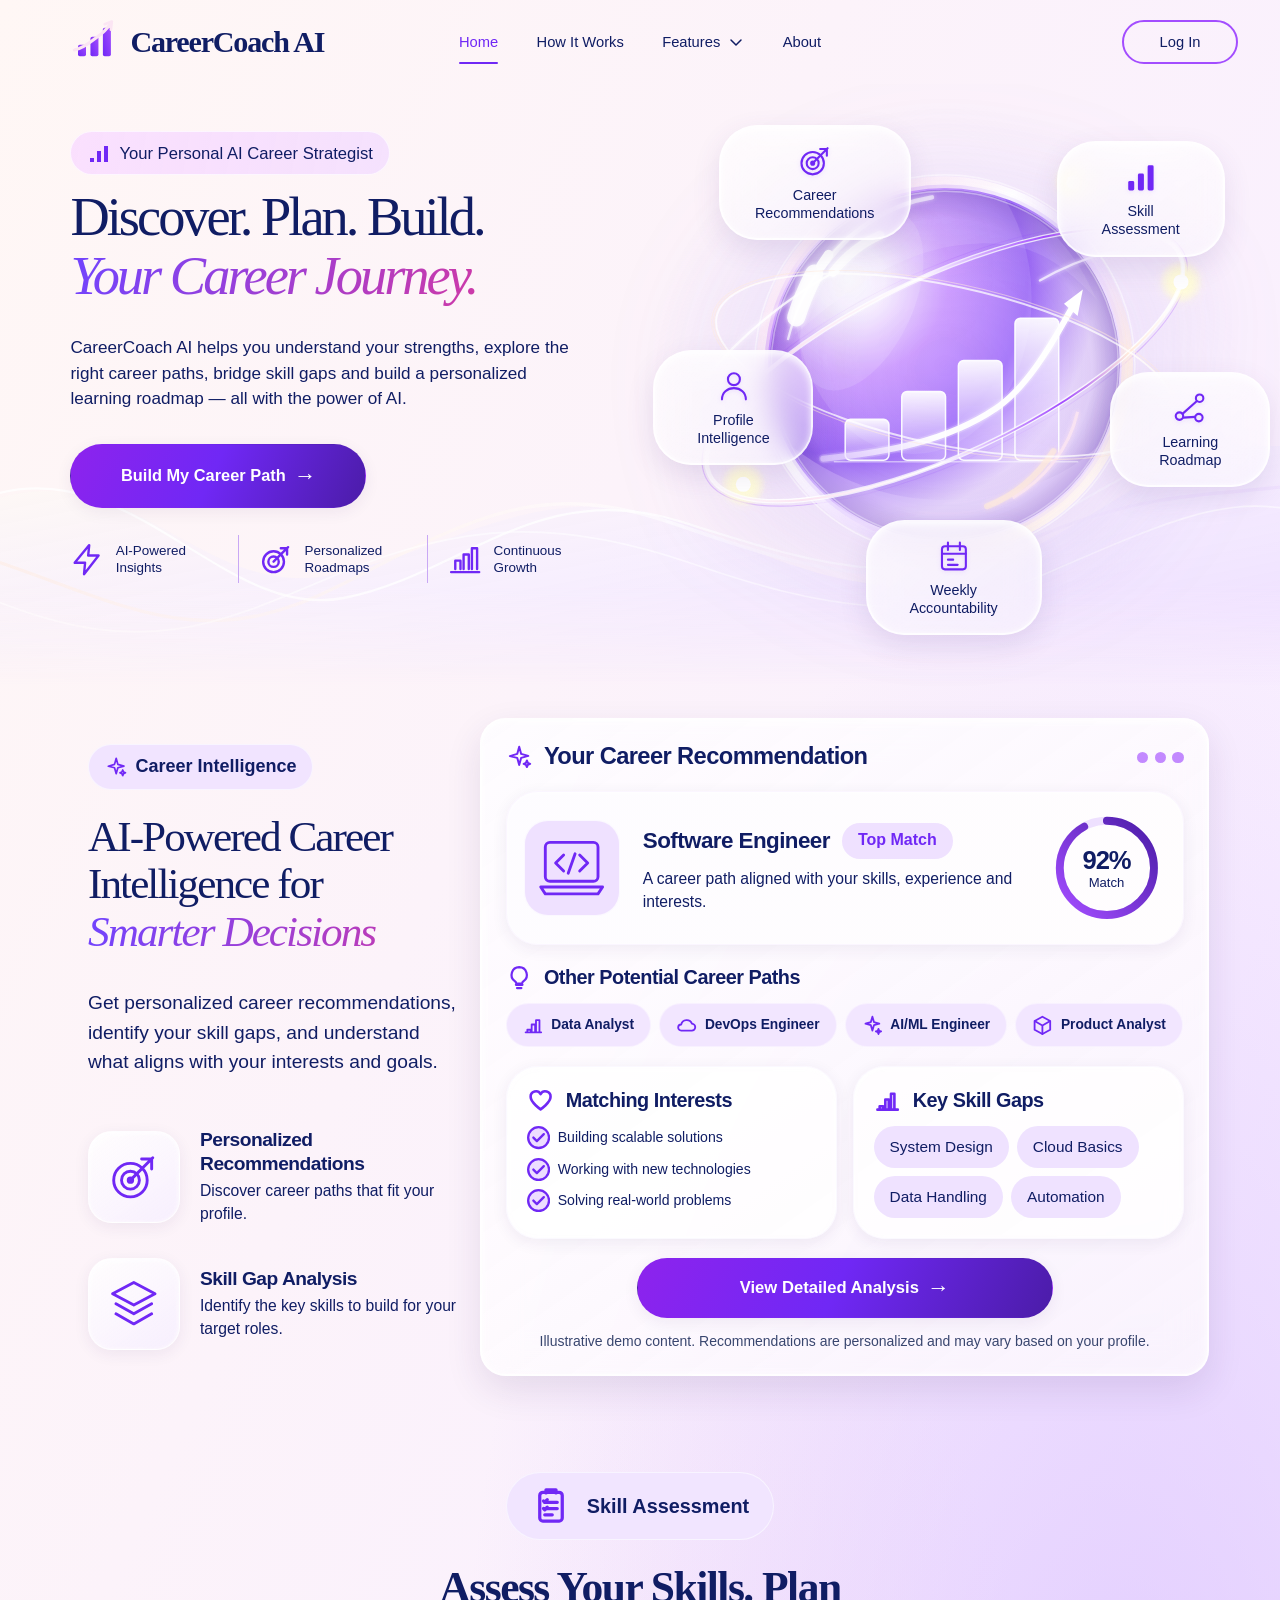
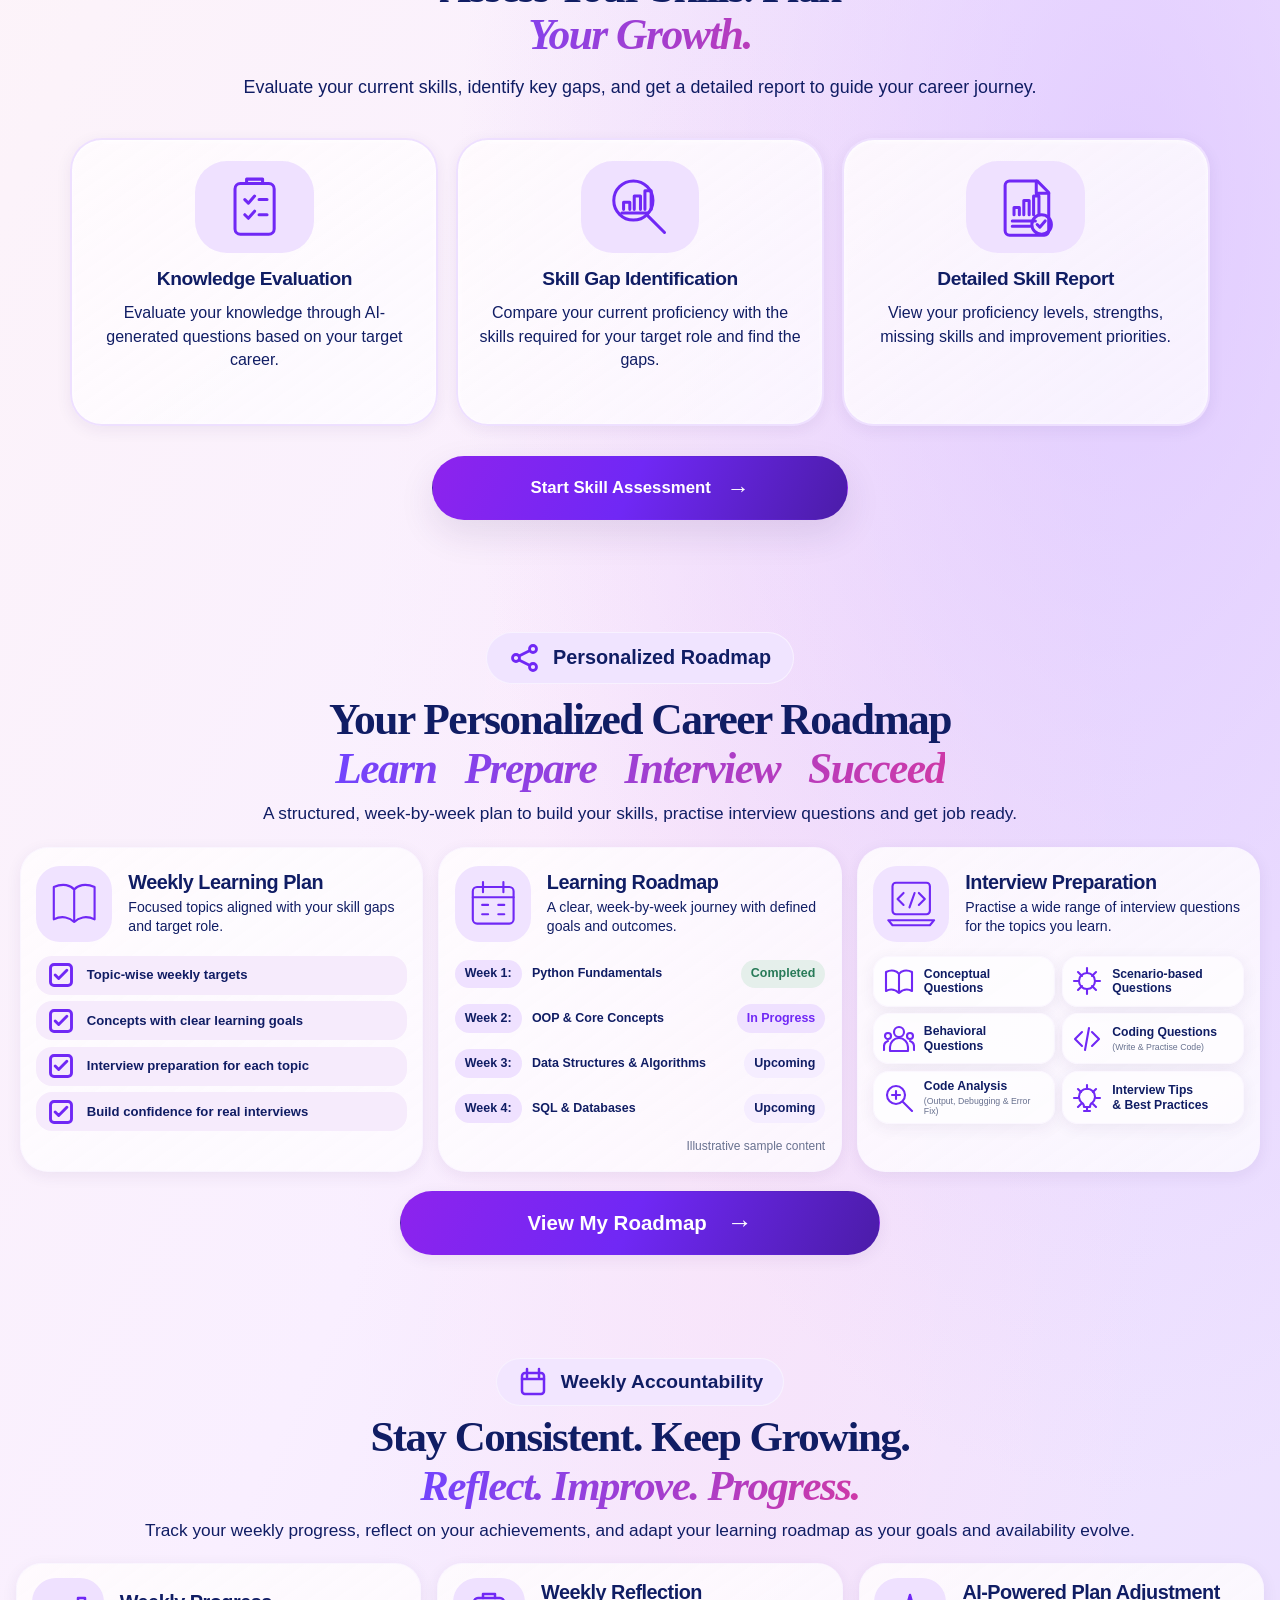
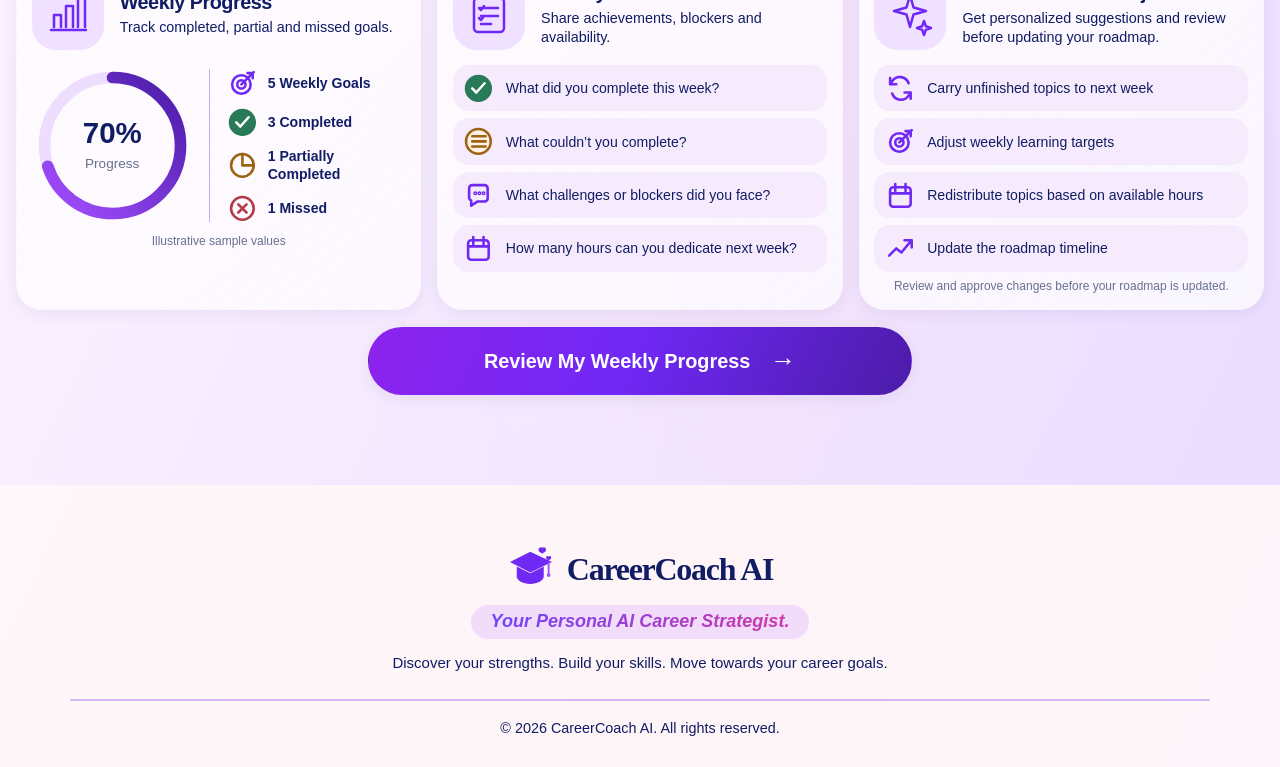
==== frontend/index.html @ 186d6073 "Initial CareerCoach AI project setup" ====
<!doctype html>
<html lang="en">
<head>
  <meta charset="utf-8">
  <meta name="viewport" content="width=device-width, initial-scale=1">
  <meta name="description" content="Understand your strengths, discover career paths, bridge skill gaps and build a personalized learning roadmap with CareerCoach AI.">
  <meta name="theme-color" content="#fff9f8">
  <title>CareerCoach AI — Your Personal AI Career Strategist</title>
  <link rel="stylesheet" href="css/variables.css">
  <link rel="stylesheet" href="css/reset.css">
  <link rel="stylesheet" href="css/typography.css">
  <link rel="stylesheet" href="css/global.css">
  <link rel="stylesheet" href="css/components.css">
  <link rel="stylesheet" href="css/layout.css">
  <link rel="stylesheet" href="css/responsive.css">
  <link rel="stylesheet" href="css/pages/home.css">
  <link rel="stylesheet" href="css/pages/home-career-intelligence.css">
  <link rel="stylesheet" href="css/pages/home-skill-assessment.css">
  <link rel="stylesheet" href="css/pages/home-roadmap.css">
  <link rel="stylesheet" href="css/pages/home-accountability.css">
  <link rel="stylesheet" href="css/pages/home-footer.css">
  <script type="module" src="js/pages/home.js"></script>
</head>
<body class="home-page">
  <a class="skip-link" href="#main-content">Skip to content</a>
  <header class="home-header">
    <a class="brand-lockup" href="#main-content" aria-label="CareerCoach AI home">
      <svg class="brand-mark" viewBox="0 0 54 54" aria-hidden="true">
        <defs><linearGradient id="brand-violet" x1="0" y1="1" x2="1" y2="0"><stop stop-color="var(--color-primary)"/><stop offset="1" stop-color="var(--color-violet-secondary)"/></linearGradient></defs>
        <path d="M6 43h42" fill="none" stroke="url(#brand-violet)" stroke-linecap="round" stroke-width="3"/>
        <rect x="9" y="30" width="9" height="13" rx="2" fill="url(#brand-violet)"/>
        <rect x="23" y="21" width="9" height="22" rx="2" fill="url(#brand-violet)"/>
        <rect x="37" y="11" width="9" height="32" rx="2" fill="url(#brand-violet)"/>
        <path d="M5 36C16 34 24 26 31 21c6-4 10-8 15-15" fill="none" stroke="var(--color-blush)" stroke-linecap="round" stroke-width="3.5"/>
        <path d="m39 7 8-3-1 9" fill="none" stroke="var(--color-blush)" stroke-linecap="round" stroke-linejoin="round" stroke-width="3"/>
      </svg>
      <span class="brand-name">CareerCoach AI</span>
    </a>

    <button class="menu-toggle" type="button" aria-expanded="false" aria-controls="primary-navigation" aria-label="Open navigation">
      <span></span><span></span><span></span>
    </button>

    <nav class="primary-navigation" id="primary-navigation" aria-label="Main navigation">
      <div class="navigation-links">
        <a class="navigation-link is-current" href="#main-content" aria-current="page">Home</a>
        <a class="navigation-link" href="#career-intelligence">How It Works</a>
        <details class="navigation-dropdown">
          <summary class="navigation-link">Features <svg viewBox="0 0 16 16" aria-hidden="true"><path d="m3 6 5 5 5-5"/></svg></summary>
          <div class="dropdown-menu">
            <a href="#career-intelligence">Career Intelligence</a>
            <a href="#skill-assessment">Skill Assessment</a>
            <a href="#personalized-roadmap">Personalized Roadmap</a>
            <a href="#weekly-accountability">Weekly Accountability</a>
          </div>
        </details>
        <a class="navigation-link" href="#site-footer">About</a>
      </div>
      <div class="navigation-actions">
        <a class="login-link" href="/pages/dashboard.html">Log In</a>
      </div>
    </nav>
  </header>

  <main id="main-content" class="home-hero">
    <div class="hero-inner">
      <section class="hero-copy" aria-labelledby="hero-title">
        <p class="hero-eyebrow">
          <svg viewBox="0 0 24 24" aria-hidden="true"><path d="M3 17h4v4H3zm7-7h4v11h-4zm7-5h4v16h-4z"/></svg>
          <span>Your Personal AI Career Strategist</span>
        </p>
        <h1 id="hero-title"><span>Discover. Plan. Build.</span><em>Your Career Journey.</em></h1>
        <p class="hero-description">CareerCoach AI helps you understand your strengths, explore the right career paths, bridge skill gaps and build a personalized learning roadmap — all with the power of AI.</p>
        <div class="hero-actions">
          <a class="button button-primary hero-primary" href="pages/create-account.html">Build My Career Path <span aria-hidden="true">→</span></a>
        </div>
        <ul class="hero-benefits" aria-label="CareerCoach AI benefits">
          <li>
            <svg viewBox="0 0 32 32" aria-hidden="true"><path d="m18.5 2-14 17h10l-1 11 14-18h-10z"/></svg>
            <span>AI-Powered<br>Insights</span>
          </li>
          <li>
            <svg viewBox="0 0 32 32" aria-hidden="true"><circle cx="14" cy="18" r="10"/><circle cx="14" cy="18" r="5"/><path d="m14 18 14-14m-7 1h6v6"/></svg>
            <span>Personalized<br>Roadmaps</span>
          </li>
          <li>
            <svg viewBox="0 0 32 32" aria-hidden="true"><path d="M3 28h27M7 25V17h5v8m3 0V11h5v14m3 0V5h5v20"/></svg>
            <span>Continuous<br>Growth</span>
          </li>
        </ul>
      </section>

      <section class="hero-art" aria-label="Career growth illustration">
        <img class="growth-globe" src="assets/svg/career-growth-orbit.svg" alt="A person climbing toward a goal along a rising career path, surrounded by glowing orbital rings." width="880" height="740">
        <ul class="feature-panels" aria-label="CareerCoach AI tools">
          <li class="feature-panel feature-recommendations">
            <svg viewBox="0 0 48 48" aria-hidden="true"><circle cx="21" cy="27" r="15"/><circle cx="21" cy="27" r="8"/><circle cx="21" cy="27" r="2"/><path d="m21 27 20-20m-10 1h9v9"/></svg>
            <span>Career<br>Recommendations</span>
          </li>
          <li class="feature-panel feature-assessment">
            <svg viewBox="0 0 48 48" aria-hidden="true"><rect x="7" y="28" width="8" height="13" rx="2"/><rect x="20" y="18" width="8" height="23" rx="2"/><rect x="33" y="7" width="8" height="34" rx="2"/></svg>
            <span>Skill<br>Assessment</span>
          </li>
          <li class="feature-panel feature-profile">
            <svg viewBox="0 0 48 48" aria-hidden="true"><circle cx="24" cy="15" r="8"/><path d="M8 42c0-9 7-15 16-15s16 6 16 15"/></svg>
            <span>Profile<br>Intelligence</span>
          </li>
          <li class="feature-panel feature-roadmap">
            <svg viewBox="0 0 48 48" aria-hidden="true"><circle cx="10" cy="35" r="5"/><circle cx="37" cy="11" r="5"/><circle cx="36" cy="37" r="5"/><path d="m14 32 19-17m-18 22 16-1"/></svg>
            <span>Learning<br>Roadmap</span>
          </li>
          <li class="feature-panel feature-accountability">
            <svg viewBox="0 0 48 48" aria-hidden="true"><rect x="8" y="11" width="32" height="31" rx="4"/><path d="M16 6v10m16-10v10M8 21h32m-24 8h7m-7 7h13"/></svg>
            <span>Weekly<br>Accountability</span>
          </li>
        </ul>
      </section>
    </div>

    <svg class="hero-waves" viewBox="0 0 1680 210" preserveAspectRatio="none" aria-hidden="true">
      <defs>
        <linearGradient id="wave-one" x1="0" y1="0" x2="1" y2="1"><stop stop-color="var(--color-ivory)" stop-opacity=".85"/><stop offset=".5" stop-color="var(--color-lavender-pale)" stop-opacity=".78"/><stop offset="1" stop-color="var(--color-lavender)" stop-opacity=".88"/></linearGradient>
        <linearGradient id="wave-two" x1="0" y1="0" x2="1" y2="0"><stop stop-color="var(--color-peach)" stop-opacity=".45"/><stop offset=".52" stop-color="var(--color-surface)" stop-opacity=".62"/><stop offset="1" stop-color="var(--color-lavender)" stop-opacity=".48"/></linearGradient>
      </defs>
      <path d="M0 45C180 12 267 135 434 113S721 18 919 73s295 73 470 4 207-91 291-82v215H0z" fill="url(#wave-one)"/>
      <path d="M0 102c171 39 268 81 446 20s264-94 439-54 289 65 452 18 243-42 343-50" fill="none" stroke="url(#wave-two)" stroke-width="3"/>
      <path d="M0 41c179-29 297 112 451 92s255-106 442-67 310 68 478 1 222-82 309-69" fill="none" stroke="#fff" stroke-opacity=".75" stroke-width="2"/>
      <path d="M0 137c190 49 281 21 444-25s291-49 465-9 303 55 459 10 226-66 312-59" fill="none" stroke="#fff" stroke-opacity=".55" stroke-width="1.5"/>
    </svg>
  </main>

  <section class="career-intelligence" id="career-intelligence" aria-labelledby="career-intelligence-title">
    <div class="career-intelligence-layout">
      <div class="career-intelligence-copy">
        <p class="ci-eyebrow">
          <svg viewBox="0 0 24 24" aria-hidden="true"><path d="M12 2.5 13.8 9l6.5 1.8-6.5 1.8L12 19l-1.8-6.4L3.5 11l6.7-2z"/><path d="m19 15 .9 2.1L22 18l-2.1.9L19 21l-.9-2.1L16 18l2.1-.9z"/></svg>
          <span>Career Intelligence</span>
        </p>
        <h2 id="career-intelligence-title">
          <span>AI-Powered Career</span>
          <span>Intelligence for</span>
          <em>Smarter Decisions</em>
        </h2>
        <p class="ci-description">Get personalized career recommendations, identify your skill gaps, and understand what aligns with your interests and goals.</p>

        <div class="ci-features">
          <article class="ci-feature">
            <span class="ci-feature-icon" aria-hidden="true">
              <svg viewBox="0 0 48 48"><circle cx="21" cy="27" r="15"/><circle cx="21" cy="27" r="8"/><circle cx="21" cy="27" r="2"/><path d="m21 27 20-20m-10 1h9v9"/></svg>
            </span>
            <span class="ci-feature-copy">
              <strong>Personalized Recommendations</strong>
              <span>Discover career paths that fit your profile.</span>
            </span>
          </article>
          <article class="ci-feature">
            <span class="ci-feature-icon" aria-hidden="true">
              <svg viewBox="0 0 48 48"><path d="m24 5 19 10-19 10L5 15 24 5Z"/><path d="m8 24 16 9 16-9M8 33l16 9 16-9"/></svg>
            </span>
            <span class="ci-feature-copy">
              <strong>Skill Gap Analysis</strong>
              <span>Identify the key skills to build for your target roles.</span>
            </span>
          </article>
        </div>
      </div>

      <article class="ci-dashboard" aria-labelledby="ci-dashboard-title">
        <header class="ci-dashboard-heading">
          <h3 id="ci-dashboard-title">
            <svg viewBox="0 0 24 24" aria-hidden="true"><path d="M12 2.5 13.8 9l6.5 1.8-6.5 1.8L12 19l-1.8-6.4L3.5 11l6.7-2z"/><path d="m19 15 .9 2.1L22 18l-2.1.9L19 21l-.9-2.1L16 18l2.1-.9z"/></svg>
            Your Career Recommendation
          </h3>
          <span class="ci-window-dots" aria-hidden="true"><i></i><i></i><i></i></span>
        </header>

        <section class="ci-recommendation" aria-label="Illustrative demo career recommendation">
          <span class="ci-code-icon" aria-hidden="true">
            <svg viewBox="0 0 64 64"><rect x="9" y="9" width="46" height="34" rx="4"/><path d="M5 48h54l-4 6H9l-4-6Z"/><path d="m25 20-7 7 7 7m14-14 7 7-7 7m-4-15-6 17"/></svg>
          </span>
          <div class="ci-recommendation-copy">
            <div class="ci-role-heading">
              <h4>Software Engineer</h4>
              <span class="ci-match-badge">Top Match</span>
            </div>
            <p>A career path aligned with your skills, experience and interests.</p>
          </div>
          <div class="ci-score" role="meter" aria-label="Illustrative demo match score" aria-valuemin="0" aria-valuemax="100" aria-valuenow="92">
            <svg viewBox="0 0 120 120" aria-hidden="true">
              <defs><linearGradient id="ci-score-gradient" x1="15" y1="14" x2="105" y2="108" gradientUnits="userSpaceOnUse"><stop stop-color="var(--color-violet-secondary)"/><stop offset="1" stop-color="var(--color-purple-deep)"/></linearGradient></defs>
              <circle class="ci-score-track" cx="60" cy="60" r="48"/>
              <circle class="ci-score-value" cx="60" cy="60" r="48"/>
            </svg>
            <span><strong>92%</strong><small>Match</small></span>
          </div>
        </section>

        <section class="ci-paths" aria-labelledby="ci-paths-title">
          <h4 id="ci-paths-title">
            <svg viewBox="0 0 24 24" aria-hidden="true"><path d="M9 18h6m-5 3h4m-2-19a7 7 0 0 0-4 12.7c.8.6 1.3 1.5 1.5 2.3h5c.2-.8.7-1.7 1.5-2.3A7 7 0 0 0 12 2Z"/></svg>
            Other Potential Career Paths
          </h4>
          <ul class="ci-path-chips" aria-label="Illustrative career paths">
            <li><svg viewBox="0 0 24 24" aria-hidden="true"><path d="M3 20h18M5 17h4v3H5zm5-6h4v9h-4zm5-5h4v14h-4z"/></svg>Data Analyst</li>
            <li><svg viewBox="0 0 24 24" aria-hidden="true"><path d="M6 18h12a4 4 0 0 0 .4-8A6.5 6.5 0 0 0 6 11a3.5 3.5 0 0 0 0 7Z"/></svg>DevOps Engineer</li>
            <li><svg viewBox="0 0 24 24" aria-hidden="true"><path d="m12 2 1.8 6.2L20 10l-6.2 1.8L12 18l-1.8-6.2L4 10l6.2-1.8L12 2Z"/><path d="m19 16 .8 2.2L22 19l-2.2.8L19 22l-.8-2.2L16 19l2.2-.8z"/></svg>AI/ML Engineer</li>
            <li><svg viewBox="0 0 24 24" aria-hidden="true"><path d="m12 2 9 5v10l-9 5-9-5V7l9-5Z"/><path d="m3.5 7.2 8.5 5 8.5-5M12 22V12"/></svg>Product Analyst</li>
          </ul>
        </section>

        <div class="ci-insight-grid">
          <section class="ci-insight-card" aria-labelledby="ci-interests-title">
            <h4 id="ci-interests-title"><svg viewBox="0 0 24 24" aria-hidden="true"><path d="M20.8 8.7c0 5.1-8.8 11-8.8 11s-8.8-5.9-8.8-11A4.7 4.7 0 0 1 12 6.2a4.7 4.7 0 0 1 8.8 2.5Z"/></svg>Matching Interests</h4>
            <ul class="ci-interest-list">
              <li><svg viewBox="0 0 20 20" aria-hidden="true"><circle cx="10" cy="10" r="9"/><path d="m5.5 10 3 3 6-6"/></svg>Building scalable solutions</li>
              <li><svg viewBox="0 0 20 20" aria-hidden="true"><circle cx="10" cy="10" r="9"/><path d="m5.5 10 3 3 6-6"/></svg>Working with new technologies</li>
              <li><svg viewBox="0 0 20 20" aria-hidden="true"><circle cx="10" cy="10" r="9"/><path d="m5.5 10 3 3 6-6"/></svg>Solving real-world problems</li>
            </ul>
          </section>
          <section class="ci-insight-card ci-skill-card" aria-labelledby="ci-skills-title">
            <h4 id="ci-skills-title"><svg viewBox="0 0 24 24" aria-hidden="true"><path d="M3 20h18M5 17h3v3H5zm5-6h3v9h-3zm5-5h3v14h-3z"/></svg>Key Skill Gaps</h4>
            <ul class="ci-skill-chips" aria-label="Illustrative skill gaps">
              <li>System Design</li><li>Cloud Basics</li><li>Data Handling</li><li>Automation</li>
            </ul>
          </section>
        </div>

        <a class="button button-primary ci-dashboard-cta" href="pages/career-intelligence.html">View Detailed Analysis <span aria-hidden="true">→</span></a>
        <p class="ci-disclaimer">Illustrative demo content. Recommendations are personalized and may vary based on your profile.</p>
      </article>
    </div>

  </section>

  <section class="skill-assessment" id="skill-assessment" aria-labelledby="skill-assessment-title">
    <div class="skill-assessment-container">
      <header class="skill-assessment-heading">
        <p class="skill-assessment-badge">
          <svg viewBox="0 0 32 32" aria-hidden="true"><rect x="7" y="5" width="18" height="23" rx="2.5"/><path d="M12 5.5V3h8v2.5M11 13h10m-10 5h10m-10 5h6"/><path d="m10 12 1 1 2-2m-3 7 1 1 2-2"/></svg>
          <span>Skill Assessment</span>
        </p>
        <h2 id="skill-assessment-title"><span>Assess Your Skills. Plan</span><em>Your Growth.</em></h2>
        <p class="skill-assessment-description">Evaluate your current skills, identify key gaps, and get a detailed report to guide your career journey.</p>
      </header>

      <div class="skill-assessment-cards">
        <article class="skill-assessment-card">
          <div class="skill-assessment-icon">
            <svg viewBox="0 0 80 80" aria-hidden="true"><rect x="18" y="13" width="44" height="57" rx="6"/><path d="M31 13V8h18v5M29 31l4 4 7-8m5 4h9M29 48l4 4 7-8m5 4h9"/></svg>
          </div>
          <h3>Knowledge Evaluation</h3>
          <p>Evaluate your knowledge through AI-generated questions based on your target career.</p>
        </article>

        <article class="skill-assessment-card">
          <div class="skill-assessment-icon">
            <svg viewBox="0 0 80 80" aria-hidden="true"><circle cx="33" cy="32" r="22"/><path d="m49 49 19 19M22 42v-8h7v8m5 0V27h7v15m5 0V21h7v21M20 46h29"/></svg>
          </div>
          <h3>Skill Gap Identification</h3>
          <p>Compare your current proficiency with the skills required for your target role and find the gaps.</p>
        </article>

        <article class="skill-assessment-card">
          <div class="skill-assessment-icon">
            <svg viewBox="0 0 80 80" aria-hidden="true"><path d="M22 10h31l13 13v43a5 5 0 0 1-5 5H22a5 5 0 0 1-5-5V15a5 5 0 0 1 5-5Z"/><path d="M52 10v14h14M27 48v-8h6v8m5 0V32h6v16m5 0V27h6v21M25 55h26m-26 6h20"/><circle cx="58" cy="59" r="11"/><path d="m53 59 3 3 6-7"/></svg>
          </div>
          <h3>Detailed Skill Report</h3>
          <p>View your proficiency levels, strengths, missing skills and improvement priorities.</p>
        </article>
      </div>

      <a class="button button-primary skill-assessment-cta" href="pages/skill-assessment.html">Start Skill Assessment <span aria-hidden="true">→</span></a>
    </div>

  </section>

  <section class="roadmap-section" id="personalized-roadmap" aria-labelledby="roadmap-title">
    <div class="roadmap-container">
      <header class="roadmap-heading">
        <p class="roadmap-badge">
          <svg viewBox="0 0 32 32" aria-hidden="true"><circle cx="7" cy="16" r="3.5"/><circle cx="24" cy="7" r="3.5"/><circle cx="24" cy="25" r="3.5"/><path d="m10 14 10-5M10 18l10 5"/></svg>
          <span>Personalized Roadmap</span>
        </p>
        <h2 id="roadmap-title"><span>Your Personalized Career Roadmap</span><em>Learn&nbsp;&nbsp; Prepare&nbsp;&nbsp; Interview&nbsp;&nbsp; Succeed</em></h2>
        <p class="roadmap-description">A structured, week-by-week plan to build your skills, practise interview questions and get job ready.</p>
      </header>

      <div class="roadmap-cards">
        <article class="roadmap-card roadmap-learning-card">
          <header class="roadmap-card-heading">
            <span class="roadmap-icon" aria-hidden="true"><svg viewBox="0 0 64 64"><path d="M8 13c11-5 20-2 24 3v38c-5-5-14-8-24-3V13Zm48 0c-11-5-20-2-24 3v38c5-5 14-8 24-3V13Z"/></svg></span>
            <span><h3>Weekly Learning Plan</h3><p>Focused topics aligned with your skill gaps and target role.</p></span>
          </header>
          <ul class="roadmap-checklist">
            <li><svg viewBox="0 0 24 24" aria-hidden="true"><rect x="3" y="3" width="18" height="18" rx="3"/><path d="m7 12 3 3 7-7"/></svg>Topic-wise weekly targets</li>
            <li><svg viewBox="0 0 24 24" aria-hidden="true"><rect x="3" y="3" width="18" height="18" rx="3"/><path d="m7 12 3 3 7-7"/></svg>Concepts with clear learning goals</li>
            <li><svg viewBox="0 0 24 24" aria-hidden="true"><rect x="3" y="3" width="18" height="18" rx="3"/><path d="m7 12 3 3 7-7"/></svg>Interview preparation for each topic</li>
            <li><svg viewBox="0 0 24 24" aria-hidden="true"><rect x="3" y="3" width="18" height="18" rx="3"/><path d="m7 12 3 3 7-7"/></svg>Build confidence for real interviews</li>
          </ul>
        </article>

        <article class="roadmap-card roadmap-timeline-card">
          <header class="roadmap-card-heading">
            <span class="roadmap-icon" aria-hidden="true"><svg viewBox="0 0 64 64"><rect x="8" y="13" width="48" height="43" rx="5"/><path d="M8 25h48M20 7v12m24-12v12M19 34h7m12 0h7m-26 11h7m12 0h7"/></svg></span>
            <span><h3>Learning Roadmap</h3><p>A clear, week-by-week journey with defined goals and outcomes.</p></span>
          </header>
          <ol class="roadmap-weeks" aria-label="Illustrative sample roadmap weeks">
            <li><span class="roadmap-week">Week 1:</span><strong>Python Fundamentals</strong><span class="roadmap-status is-complete">Completed</span></li>
            <li><span class="roadmap-week">Week 2:</span><strong>OOP &amp; Core Concepts</strong><span class="roadmap-status is-progress">In Progress</span></li>
            <li><span class="roadmap-week">Week 3:</span><strong>Data Structures &amp; Algorithms</strong><span class="roadmap-status">Upcoming</span></li>
            <li><span class="roadmap-week">Week 4:</span><strong>SQL &amp; Databases</strong><span class="roadmap-status">Upcoming</span></li>
          </ol>
          <p class="roadmap-sample-note">Illustrative sample content</p>
        </article>

        <article class="roadmap-card roadmap-interview-card">
          <header class="roadmap-card-heading">
            <span class="roadmap-icon" aria-hidden="true"><svg viewBox="0 0 64 64"><rect x="10" y="8" width="44" height="37" rx="4"/><path d="M5 52h54l-5 6H10l-5-6Z M23 20l-7 7 7 7m18-14 7 7-7 7m-5-14-6 17"/></svg></span>
            <span><h3>Interview Preparation</h3><p>Practise a wide range of interview questions for the topics you learn.</p></span>
          </header>
          <ul class="roadmap-interview-grid">
            <li><svg viewBox="0 0 32 32" aria-hidden="true"><path d="M3 7c6-3 11-1 13 2v19c-3-3-8-5-13-2V7Zm26 0c-6-3-11-1-13 2v19c3-3 8-5 13-2V7Z"/></svg><span>Conceptual<br>Questions</span></li>
            <li><svg viewBox="0 0 32 32" aria-hidden="true"><path d="M16 3v5m0 16v5M3 16h5m16 0h5M7 7l4 4m10 10 4 4m0-18-4 4m-10 10-4 4"/><circle cx="16" cy="16" r="8"/></svg><span>Scenario-based<br>Questions</span></li>
            <li><svg viewBox="0 0 32 32" aria-hidden="true"><circle cx="16" cy="9" r="5"/><circle cx="5" cy="13" r="3"/><circle cx="27" cy="13" r="3"/><path d="M7 28v-4a9 9 0 0 1 18 0v4H7ZM1 27v-3a6 6 0 0 1 4-6m26 9v-3a6 6 0 0 0-4-6"/></svg><span>Behavioral<br>Questions</span></li>
            <li><svg viewBox="0 0 32 32" aria-hidden="true"><path d="m11 9-7 7 7 7m10-14 7 7-7 7m-3-18-4 22"/></svg><span>Coding Questions<small>(Write &amp; Practise Code)</small></span></li>
            <li><svg viewBox="0 0 32 32" aria-hidden="true"><circle cx="13" cy="13" r="9"/><path d="m20 20 9 9M9 13h8m-4-4v8"/></svg><span>Code Analysis<small>(Output, Debugging &amp; Error Fix)</small></span></li>
            <li><svg viewBox="0 0 32 32" aria-hidden="true"><path d="M16 3v4m0 18v4M3 16h4m18 0h4M7 7l3 3m12 12 3 3m0-18-3 3m-12 12-3 3"/><path d="M11 21a8 8 0 1 1 10 0c-2 1-2 3-2 4h-6c0-1 0-3-2-4Zm2 8h6"/></svg><span>Interview Tips<br>&amp; Best Practices</span></li>
          </ul>
        </article>
      </div>

      <a class="button button-primary roadmap-cta" href="pages/roadmap.html">View My Roadmap <span aria-hidden="true">→</span></a>
    </div>
  </section>

  <section class="accountability-section" id="weekly-accountability" aria-labelledby="accountability-title">
    <div class="accountability-container">
      <header class="accountability-heading">
        <p class="accountability-badge">
          <svg viewBox="0 0 32 32" aria-hidden="true"><rect x="5" y="7" width="22" height="21" rx="3"/><path d="M10 3v8m12-8v8M5 13h22"/></svg>
          <span>Weekly Accountability</span>
        </p>
        <h2 id="accountability-title"><span>Stay Consistent. Keep Growing.</span><em>Reflect. Improve. Progress.</em></h2>
        <p class="accountability-description">Track your weekly progress, reflect on your achievements, and adapt your learning roadmap as your goals and availability evolve.</p>
      </header>

      <div class="accountability-cards">
        <article class="accountability-card accountability-progress-card">
          <header class="accountability-card-heading">
            <span class="accountability-icon" aria-hidden="true"><svg viewBox="0 0 48 48"><path d="M7 40h35M10 37V25h7v12m5 0V16h7v21m5 0V8h7v29"/></svg></span>
            <span><h3>Weekly Progress</h3><p>Track completed, partial and missed goals.</p></span>
          </header>
          <div class="accountability-progress-content">
            <div class="accountability-ring" role="meter" aria-label="Illustrative sample weekly progress" aria-valuemin="0" aria-valuemax="100" aria-valuenow="70">
              <svg viewBox="0 0 180 180" aria-hidden="true">
                <defs><linearGradient id="accountability-progress-gradient" x1="20" y1="20" x2="160" y2="160" gradientUnits="userSpaceOnUse"><stop stop-color="var(--color-violet-secondary)"/><stop offset="1" stop-color="var(--color-purple-deep)"/></linearGradient></defs>
                <circle class="accountability-ring-track" cx="90" cy="90" r="76"/>
                <circle class="accountability-ring-value" cx="90" cy="90" r="76"/>
              </svg>
              <span><strong>70%</strong><small>Progress</small></span>
            </div>
            <ul class="accountability-stats" aria-label="Illustrative sample goal counts">
              <li><svg class="stat-goals" viewBox="0 0 28 28" aria-hidden="true"><circle cx="13" cy="15" r="9"/><circle cx="13" cy="15" r="4"/><path d="m13 15 12-12m-6 1h5v5"/></svg><strong>5 Weekly Goals</strong></li>
              <li><svg class="stat-complete" viewBox="0 0 28 28" aria-hidden="true"><circle cx="14" cy="14" r="12"/><path d="m8 14 4 4 8-9"/></svg><strong>3 Completed</strong></li>
              <li><svg class="stat-partial" viewBox="0 0 28 28" aria-hidden="true"><circle cx="14" cy="14" r="11"/><path d="M14 3v11h11"/></svg><strong>1 Partially Completed</strong></li>
              <li><svg class="stat-missed" viewBox="0 0 28 28" aria-hidden="true"><circle cx="14" cy="14" r="11"/><path d="m10 10 8 8m0-8-8 8"/></svg><strong>1 Missed</strong></li>
            </ul>
          </div>
          <p class="accountability-sample-note">Illustrative sample values</p>
        </article>

        <article class="accountability-card">
          <header class="accountability-card-heading">
            <span class="accountability-icon" aria-hidden="true"><svg viewBox="0 0 48 48"><rect x="9" y="8" width="30" height="34" rx="4"/><path d="M18 8V4h12v4M16 18h17m-17 8h17m-17 8h10m-12-16 2 2 3-4m-5 12 2 2 3-4"/></svg></span>
            <span><h3>Weekly Reflection</h3><p>Share achievements, blockers and availability.</p></span>
          </header>
          <ul class="accountability-prompts">
            <li><svg class="prompt-complete" viewBox="0 0 28 28" aria-hidden="true"><circle cx="14" cy="14" r="12"/><path d="m8 14 4 4 8-9"/></svg><span>What did you complete this week?</span></li>
            <li><svg class="prompt-pending" viewBox="0 0 28 28" aria-hidden="true"><circle cx="14" cy="14" r="12"/><path d="M8 9h13M8 14h13M8 19h13"/></svg><span>What couldn’t you complete?</span></li>
            <li><svg class="prompt-feedback" viewBox="0 0 28 28" aria-hidden="true"><path d="M5 7a3 3 0 0 1 3-3h12a3 3 0 0 1 3 3v10a3 3 0 0 1-3 3h-7l-6 4v-5a3 3 0 0 1-2-2V7Z"/><circle cx="11" cy="12" r=".7"/><circle cx="15" cy="12" r=".7"/><circle cx="19" cy="12" r=".7"/></svg><span>What challenges or blockers did you face?</span></li>
            <li><svg viewBox="0 0 28 28" aria-hidden="true"><rect x="4" y="6" width="20" height="19" rx="3"/><path d="M9 3v7m10-7v7M4 12h20"/></svg><span>How many hours can you dedicate next week?</span></li>
          </ul>
        </article>

        <article class="accountability-card">
          <header class="accountability-card-heading">
            <span class="accountability-icon" aria-hidden="true"><svg viewBox="0 0 48 48"><path d="m24 5 3.5 12.5L40 21l-12.5 3.5L24 37l-3.5-12.5L8 21l12.5-3.5L24 5Z"/><path d="m38 31 1.8 5.2L45 38l-5.2 1.8L38 45l-1.8-5.2L31 38l5.2-1.8L38 31Z"/></svg></span>
            <span><h3>AI-Powered Plan Adjustment</h3><p>Get personalized suggestions and review before updating your roadmap.</p></span>
          </header>
          <ul class="accountability-prompts">
            <li><svg viewBox="0 0 28 28" aria-hidden="true"><path d="M22 9a9 9 0 0 0-16-2L4 10m0-6v6h6m-4 9a9 9 0 0 0 16 2l2-3m0 6v-6h-6"/></svg><span>Carry unfinished topics to next week</span></li>
            <li><svg viewBox="0 0 28 28" aria-hidden="true"><circle cx="13" cy="15" r="9"/><circle cx="13" cy="15" r="4"/><path d="m13 15 12-12m-6 1h5v5"/></svg><span>Adjust weekly learning targets</span></li>
            <li><svg viewBox="0 0 28 28" aria-hidden="true"><rect x="4" y="6" width="20" height="19" rx="3"/><path d="M9 3v7m10-7v7M4 12h20"/></svg><span>Redistribute topics based on available hours</span></li>
            <li><svg viewBox="0 0 28 28" aria-hidden="true"><path d="m3 21 7-7 5 4 10-12m-7 0h7v7"/></svg><span>Update the roadmap timeline</span></li>
          </ul>
          <p class="accountability-review-note">Review and approve changes before your roadmap is updated.</p>
        </article>
      </div>

      <a class="button button-primary accountability-cta" href="pages/accountability.html">Review My Weekly Progress <span aria-hidden="true">→</span></a>
    </div>
  </section>

  <footer class="home-footer" id="site-footer" aria-label="CareerCoach AI footer">
    <div class="home-footer-inner">
      <div class="home-footer-brand">
        <svg class="home-footer-mark" viewBox="0 0 128 128" aria-hidden="true">
          <path d="m8 45 54-27 58 27-58 28L8 45Z" fill="var(--color-primary)"/>
          <path d="M26 57v27c0 10 16 20 36 20s36-10 36-20V57L62 75 26 57Z" fill="var(--color-primary)"/>
          <path d="M111 47v29" fill="none" stroke="var(--color-violet-secondary)" stroke-linecap="round" stroke-width="5"/>
          <circle cx="111" cy="80" r="5" fill="var(--color-violet-secondary)"/>
          <path d="M104 13c0 6-10 7-10 12 0-5-10-6-10-12 0-4 3-7 7-7 2 0 3 1 3 3 0-2 2-3 4-3 4 0 6 3 6 7Zm14 21c0 4-7 5-7 9 0-4-7-5-7-9 0-3 2-5 5-5 1 0 2 1 2 2 0-1 1-2 2-2 3 0 5 2 5 5Z" fill="var(--color-primary)"/>
        </svg>
        <span>CareerCoach AI</span>
      </div>
      <p class="home-footer-tagline"><span>Your Personal AI Career Strategist.</span></p>
      <p class="home-footer-description">Discover your strengths. Build your skills. Move towards your career goals.</p>
      <div class="home-footer-divider" aria-hidden="true"></div>
      <p class="home-footer-copyright">© 2026 CareerCoach AI. All rights reserved.</p>
    </div>
  </footer>
</body>
</html>
---- frontend/css/variables.css ----
/* CareerCoach AI tokens: shared palette, type, layout, surfaces, and motion. */
:root {
  color-scheme: light;

  /* Brand and semantic colors */
  --color-primary: #7028f5;
  --color-primary-hover: #5b18d4;
  --color-violet-secondary: #a34dff;
  --color-purple-deep: #4b1ca8;
  --color-text: #101d64;
  --color-text-secondary: #39466f;
  --color-text-muted: #68718f;
  --color-on-primary: #ffffff;
  --color-bg: #fff9f8;
  --color-bg-secondary: #f8f1ff;
  --color-surface: #ffffff;
  --color-surface-muted: #fcf8ff;
  --color-lavender: #ead8ff;
  --color-lavender-pale: #f5edff;
  --color-blush: #fbe5f3;
  --color-peach: #ffeadc;
  --color-ivory: #fffaf2;
  --color-border: #e6dbf2;
  --color-border-strong: #c9a8f5;
  --color-success: #287a58;
  --color-warning: #9a6413;
  --color-error: #b33d46;
  --color-info: #3268a8;

  /* System font stacks: no runtime font download required. */
  --font-display: Georgia, "Times New Roman", serif;
  --font-heading: "Segoe UI", Arial, sans-serif;
  --font-body: "Segoe UI", Arial, sans-serif;
  --weight-regular: 400;
  --weight-medium: 500;
  --weight-semibold: 600;
  --weight-bold: 700;
  --text-xs: .75rem;
  --text-sm: .875rem;
  --text-base: 1rem;
  --text-lg: 1.125rem;
  --text-xl: 1.375rem;
  --text-2xl: 1.75rem;
  --text-3xl: 2.25rem;
  --text-display: clamp(2.5rem, 5vw, 4.5rem);
  --text-label: .875rem;
  --text-meta: .75rem;
  --line-tight: 1.12;
  --line-heading: 1.2;
  --line-normal: 1.55;
  --tracking-tight: -.025em;
  --tracking-normal: 0;

  /* Spacing and responsive layout */
  --space-1: .25rem;
  --space-2: .5rem;
  --space-3: .75rem;
  --space-4: 1rem;
  --space-5: 1.25rem;
  --space-6: 1.5rem;
  --space-8: 2rem;
  --space-10: 2.5rem;
  --space-12: 3rem;
  --space-16: 4rem;
  --space-20: 5rem;
  --grid-gap: clamp(1rem, 2.5vw, 2rem);
  --section-space: clamp(3.5rem, 8vw, 7rem);
  --container-max: 82rem;
  --container-reading: 48rem;
  --page-gutter: clamp(1.25rem, 5.5vw, 5.5rem);
  --breakpoint-mobile: 30rem;
  --breakpoint-tablet: 48rem;
  --breakpoint-desktop: 64rem;
  --breakpoint-wide: 90rem;

  /* Shape, borders, elevation, glass, gradients, and focus */
  --radius-xs: .375rem;
  --radius-sm: .625rem;
  --radius-md: 1rem;
  --radius-lg: 1.5rem;
  --radius-xl: 2rem;
  --radius-pill: 999px;
  --border-width: 1px;
  --border-width-active: 2px;
  --shadow-sm: 0 4px 16px rgb(53 31 95 / 7%);
  --shadow-md: 0 14px 36px rgb(53 31 95 / 11%);
  --shadow-lg: 0 24px 64px rgb(62 27 130 / 16%);
  --glass-bg: rgb(255 255 255 / 72%);
  --glass-bg-strong: rgb(255 255 255 / 86%);
  --glass-border: rgb(255 255 255 / 78%);
  --glass-blur: 18px;
  --gradient-primary: linear-gradient(115deg, #8d23ed 0%, #7028f5 48%, #4b1ca8 100%);
  --gradient-atmosphere: linear-gradient(115deg, #fff7f5 0%, #f9efff 54%, #e8dcff 100%);
  --gradient-accent: linear-gradient(110deg, #7044ff 0%, #cf39a6 100%);
  --shadow-glow: 0 0 28px rgb(142 70 255 / 25%);
  --focus-ring: 0 0 0 3px rgb(112 40 245 / 28%);

  /* Motion */
  --transition-fast: 160ms ease;
  --transition-standard: 240ms ease;
  --transition-gentle: 360ms ease;
}
---- frontend/css/typography.css ----
body { font-family: var(--font-body); font-size: var(--text-base); font-weight: var(--weight-regular); line-height: var(--line-normal); }
h1, h2, h3, h4 { color: var(--color-text); line-height: var(--line-heading); letter-spacing: var(--tracking-tight); }
h1 { font-family: var(--font-display); font-size: var(--text-display); font-weight: var(--weight-regular); line-height: var(--line-tight); }
h2 { font-family: var(--font-display); font-size: clamp(var(--text-2xl), 3vw, var(--text-3xl)); font-weight: var(--weight-regular); }
h3 { font-family: var(--font-heading); font-size: var(--text-xl); font-weight: var(--weight-semibold); }
h4 { font-family: var(--font-heading); font-size: var(--text-lg); font-weight: var(--weight-semibold); }
p { color: var(--color-text-secondary); }
label, legend { color: var(--color-text); font-size: var(--text-label); font-weight: var(--weight-medium); }
small, .text-meta { color: var(--color-text-muted); font-size: var(--text-meta); }
---- frontend/css/global.css ----
body { min-height: 100vh; background: var(--color-bg); color: var(--color-text); }
a { color: inherit; }
:focus-visible { outline: none; box-shadow: var(--focus-ring); }
.skip-link { position: absolute; left: var(--space-4); top: -5rem; z-index: 10; padding: var(--space-3) var(--space-4); background: var(--color-surface); border-radius: var(--radius-sm); }
.skip-link:focus { top: var(--space-4); }
---- frontend/css/components.css ----
/* Shared primitives stay restrained so page compositions can follow their own approved references. */
.site-header, .site-footer { padding: var(--space-4) var(--page-gutter); }
.site-header { border-bottom: var(--border-width) solid var(--glass-border); background: var(--glass-bg); backdrop-filter: blur(var(--glass-blur)); }
.site-nav { max-width: var(--container-max); min-height: 3rem; margin-inline: auto; display: flex; align-items: center; justify-content: space-between; gap: var(--space-8); }
.site-brand { color: var(--color-text); font-family: var(--font-display); font-size: var(--text-2xl); font-weight: var(--weight-bold); letter-spacing: var(--tracking-tight); text-decoration: none; white-space: nowrap; }
.site-links { display: flex; align-items: center; justify-content: flex-end; gap: var(--space-8); flex-wrap: wrap; }
.site-links a { position: relative; padding-block: var(--space-2); color: var(--color-text); font-size: var(--text-sm); font-weight: var(--weight-medium); text-decoration: none; transition: color var(--transition-fast); }
.site-links a:hover, .site-links a[aria-current="page"] { color: var(--color-primary); }
.site-links a[aria-current="page"]::after { position: absolute; right: 0; bottom: 0; left: 0; height: var(--border-width-active); border-radius: var(--radius-pill); background: var(--color-primary); content: ""; }
.button { display: inline-flex; min-height: 2.875rem; align-items: center; justify-content: center; gap: var(--space-2); padding: var(--space-3) var(--space-6); border: var(--border-width) solid transparent; border-radius: var(--radius-pill); cursor: pointer; text-decoration: none; font-size: var(--text-base); font-weight: var(--weight-semibold); transition: color var(--transition-fast), background-color var(--transition-fast), border-color var(--transition-fast), box-shadow var(--transition-fast), transform var(--transition-fast); }
.button:hover { transform: translateY(-1px); }
.button-primary { color: var(--color-on-primary); background: var(--gradient-primary); box-shadow: var(--shadow-sm); }
.button-primary:hover { box-shadow: var(--shadow-glow); }
.button-secondary { border-color: var(--color-primary); color: var(--color-primary); background: var(--glass-bg-strong); }
.button-secondary:hover { border-color: var(--color-primary-hover); color: var(--color-primary-hover); background: var(--color-lavender-pale); }
.button:disabled, .button[aria-disabled="true"] { cursor: not-allowed; opacity: .56; transform: none; box-shadow: none; }
.input { width: 100%; min-height: 2.875rem; padding: var(--space-3) var(--space-4); border: var(--border-width) solid var(--color-border); border-radius: var(--radius-sm); background: var(--color-surface); color: var(--color-text); transition: border-color var(--transition-fast), box-shadow var(--transition-fast); }
.input::placeholder { color: var(--color-text-muted); }
.input:focus-visible { border-color: var(--color-primary); }
.card { padding: var(--space-6); border: var(--border-width) solid var(--color-border); border-radius: var(--radius-md); background: var(--color-surface); box-shadow: var(--shadow-sm); }
.surface-glass { border: var(--border-width) solid var(--glass-border); border-radius: var(--radius-lg); background: var(--glass-bg); box-shadow: var(--shadow-md); backdrop-filter: blur(var(--glass-blur)); }
---- frontend/css/layout.css ----
.page-container { width: min(100% - 2 * var(--page-gutter), var(--container-max)); margin-inline: auto; padding-block: var(--section-space); }
.page-container > * + * { margin-top: var(--space-4); }
.site-footer { border-top: var(--border-width) solid var(--color-border); }
---- frontend/css/responsive.css ----
@media (max-width: 48rem) {
  .site-nav { align-items: flex-start; flex-direction: column; }
  .site-links { gap: var(--space-3) var(--space-4); }
  .page-container { padding-block: var(--space-12); }
}
@media (max-width: 30rem) {
  .site-header { padding-block: var(--space-3); }
  .site-brand { font-size: var(--text-xl); }
  .site-links { justify-content: flex-start; gap: var(--space-2) var(--space-4); }
  .site-links a { min-height: 2.75rem; display: inline-flex; align-items: center; }
}
@media (prefers-reduced-motion: reduce) { *, *::before, *::after { scroll-behavior: auto !important; animation-duration: .01ms !important; transition-duration: .01ms !important; } }
---- frontend/css/pages/home.css ----
/* Homepage hero composition, based on the approved reference. */
.home-page {
  min-height: 100vh;
  background:
    radial-gradient(ellipse at 88% 46%, rgb(202 168 255 / 46%), transparent 42%),
    radial-gradient(ellipse at 59% 68%, rgb(255 218 241 / 36%), transparent 38%),
    var(--gradient-atmosphere);
  color: var(--color-text);
}

.home-header {
  position: relative;
  z-index: 5;
  display: grid;
  width: min(calc(100% - 2 * var(--page-gutter)), 94rem);
  min-height: 5.25rem;
  margin-inline: auto;
  grid-template-columns: minmax(15rem, 1fr) auto minmax(20rem, 1fr);
  align-items: center;
  gap: var(--space-6);
}

.brand-lockup { display: inline-flex; width: fit-content; align-items: center; gap: var(--space-3); color: var(--color-text); text-decoration: none; }
.brand-mark { width: 3rem; height: 3rem; flex: 0 0 auto; }
.brand-name { font-family: var(--font-display); font-size: clamp(1.65rem, 2.35vw, 2.45rem); font-weight: var(--weight-bold); letter-spacing: -.04em; white-space: nowrap; }
.primary-navigation { display: contents; }
.navigation-links, .navigation-actions { display: flex; align-items: center; }
.navigation-links { justify-content: center; gap: clamp(1.25rem, 3vw, 3.1rem); }
.navigation-actions { justify-content: flex-end; gap: var(--space-4); }
.navigation-link, .login-link { position: relative; display: inline-flex; min-height: 2.75rem; align-items: center; color: var(--color-text); font-size: clamp(.88rem, 1.15vw, 1.12rem); font-weight: var(--weight-medium); text-decoration: none; white-space: nowrap; transition: color var(--transition-fast); }
.navigation-link:hover, .login-link:hover, .navigation-link.is-current { color: var(--color-primary); }
.navigation-link.is-current::after { position: absolute; right: 0; bottom: 0; left: 0; height: var(--border-width-active); border-radius: var(--radius-pill); background: var(--color-primary); content: ""; }
.navigation-dropdown { position: relative; }
.navigation-dropdown summary { gap: var(--space-2); cursor: pointer; list-style: none; }
.navigation-dropdown summary::-webkit-details-marker { display: none; }
.navigation-dropdown summary svg { width: 1rem; height: 1rem; fill: none; stroke: currentColor; stroke-linecap: round; stroke-linejoin: round; stroke-width: 1.5; transition: transform var(--transition-fast); }
.navigation-dropdown[open] summary svg { transform: rotate(180deg); }
.dropdown-menu { position: absolute; top: calc(100% + var(--space-2)); left: 50%; z-index: 8; display: grid; min-width: 14rem; padding: var(--space-2); border: var(--border-width) solid var(--glass-border); border-radius: var(--radius-md); background: var(--glass-bg-strong); box-shadow: var(--shadow-md); backdrop-filter: blur(var(--glass-blur)); transform: translateX(-50%); }
.dropdown-menu a { padding: var(--space-3) var(--space-4); border-radius: var(--radius-sm); color: var(--color-text); font-size: var(--text-sm); text-decoration: none; }
.dropdown-menu a:hover, .dropdown-menu a:focus-visible { background: var(--color-lavender-pale); color: var(--color-primary); }
.login-link { justify-content: center; min-width: 7.2rem; padding-inline: var(--space-6); border: var(--border-width-active) solid var(--color-violet-secondary); border-radius: var(--radius-pill); }
@media (min-width: 72.001rem) { .navigation-actions .login-link { translate: calc(1.25rem + 8px) 0; } }
.header-cta { min-height: 3.15rem; padding-inline: var(--space-8); font-size: clamp(.88rem, 1.05vw, 1.05rem); white-space: nowrap; }
.header-cta span, .hero-primary span { font-size: 1.35em; font-weight: var(--weight-regular); line-height: 1; }
.menu-toggle { display: none; }

.home-hero { position: relative; min-height: 0; overflow: hidden; isolation: isolate; }
.hero-inner {
  position: relative;
  z-index: 1;
  display: grid;
  width: min(calc(100% - 2 * var(--page-gutter)), 94rem);
  min-height: 0;
  margin-inline: auto;
  padding-block: clamp(1.5rem, 2.5vh, 2.5rem) var(--space-8);
  grid-template-columns: minmax(0, .96fr) minmax(0, 1.04fr);
  align-items: start;
}

.hero-copy { position: relative; z-index: 2; width: 100%; max-width: 45rem; padding-top: var(--space-8); }
.hero-eyebrow { display: inline-flex; min-height: 2.75rem; align-items: center; gap: var(--space-2); margin: 0 0 var(--space-4); padding: var(--space-2) var(--space-4); border: var(--border-width) solid rgb(255 255 255 / 68%); border-radius: var(--radius-pill); background: linear-gradient(100deg, rgb(249 218 255 / 82%), rgb(242 219 255 / 76%)); color: var(--color-text); font-size: clamp(.95rem, 1.3vw, 1.2rem); font-weight: var(--weight-medium); white-space: nowrap; }
.hero-eyebrow svg { width: 1.5rem; height: 1.5rem; flex: 0 0 auto; fill: var(--color-primary); }
.hero-copy h1 { display: grid; width: max-content; max-width: none; margin: 0; font-family: var(--font-display); font-size: clamp(3rem, 5.05vw, 5.1rem); font-weight: var(--weight-regular); letter-spacing: -.055em; line-height: .99; }
.hero-copy h1 span, .hero-copy h1 em { display: block; white-space: nowrap; }
.hero-copy h1 span { color: var(--color-text); }
.hero-copy h1 em { margin-top: .035em; padding-bottom: .08em; background: var(--gradient-accent); background-clip: text; -webkit-text-fill-color: transparent; font-weight: var(--weight-regular); line-height: 1.1; }
.hero-description { width: 94%; max-width: 40rem; margin: var(--space-6) 0 0; color: var(--color-text); font-size: clamp(1.05rem, 1.34vw, 1.4rem); line-height: 1.48; }
.hero-actions { display: flex; align-items: center; gap: var(--space-5); margin-top: var(--space-8); }
.hero-actions .button { min-height: 4.05rem; font-size: clamp(1rem, 1.28vw, 1.28rem); }
.hero-primary { min-width: clamp(18.5rem, 20vw, 21rem); padding-inline: var(--space-8); }
.hero-secondary { min-width: clamp(16rem, 17.5vw, 18.5rem); gap: var(--space-3); border-width: var(--border-width-active); color: var(--color-primary); }
.hero-secondary svg { width: 1.4rem; height: 1.4rem; fill: currentColor; }
.hero-benefits { display: flex; max-width: 43rem; align-items: center; margin: clamp(2.25rem, 5.3vh, 3.4rem) 0 0; padding: 0; list-style: none; }
.hero-benefits li { position: relative; display: flex; min-height: 3rem; flex: 1 1 0; align-items: center; gap: var(--space-3); padding-inline: var(--space-5); color: var(--color-text); font-size: clamp(.82rem, 1.05vw, 1.08rem); line-height: 1.3; }
.hero-benefits li:first-child { padding-left: 0; }
.hero-benefits li:not(:last-child)::after { position: absolute; top: 0; right: 0; width: var(--border-width); height: 100%; background: var(--color-border-strong); content: ""; }
.hero-benefits svg { width: clamp(2rem, 2.6vw, 2.6rem); height: clamp(2rem, 2.6vw, 2.6rem); flex: 0 0 auto; fill: none; stroke: var(--color-primary); stroke-linecap: round; stroke-linejoin: round; stroke-width: 2.3; }

.hero-art { position: relative; z-index: 1; width: min(58vw, 55rem); aspect-ratio: 880 / 740; margin-top: -.15rem; margin-left: clamp(-4rem, -3.2vw, -1rem); }
.growth-globe { position: absolute; inset: 0; width: 100%; height: 100%; object-fit: contain; filter: drop-shadow(0 16px 38px rgb(120 65 209 / 18%)); transform: translate(.75rem, -1rem) scale(1.02); }
.feature-panels { position: absolute; inset: 0; margin: 0; padding: 0; list-style: none; transform: translateY(1.25rem); }
.feature-panel { position: absolute; display: flex; width: clamp(7.5rem, 12vw, 13.5rem); min-height: clamp(5.7rem, 9vw, 9.1rem); flex-direction: column; align-items: center; justify-content: center; gap: var(--space-1); padding: var(--space-3); overflow: hidden; border: var(--border-width-active) solid var(--glass-border); border-radius: clamp(1.2rem, 3vw, 2.8rem); background: linear-gradient(145deg, rgb(255 255 255 / 66%), rgb(255 255 255 / 38%)); box-shadow: 0 10px 28px rgb(94 61 143 / 12%), inset 0 2px 7px rgb(255 255 255 / 92%); -webkit-backdrop-filter: blur(16px); backdrop-filter: blur(16px); color: var(--color-text); text-align: center; }
.feature-panel::before { position: absolute; top: -42%; left: 8%; width: 82%; height: 58%; border-radius: 50%; background: rgb(255 255 255 / 42%); content: ""; filter: blur(14px); pointer-events: none; }
.feature-panel > * { position: relative; z-index: 1; }
.feature-panel svg { width: clamp(1.55rem, 2.8vw, 2.75rem); height: clamp(1.55rem, 2.8vw, 2.75rem); margin-bottom: var(--space-1); fill: none; stroke: var(--color-primary); stroke-linecap: round; stroke-linejoin: round; stroke-width: 2.8; filter: drop-shadow(0 1px 2px rgb(112 40 245 / 13%)); }
.feature-panel span { font-size: clamp(.72rem, 1.12vw, 1.12rem); font-weight: var(--weight-medium); line-height: 1.22; }
.feature-assessment svg rect { fill: var(--color-primary); stroke: none; }
.feature-recommendations { top: 0; left: 18%; width: clamp(12rem, 13vw, 13.5rem); }
.feature-assessment { top: 3%; right: 4.5%; width: clamp(10.5rem, 11.5vw, 12rem); }
.feature-profile { top: 41%; left: 8%; width: clamp(10rem, 10.8vw, 11.25rem); }
.feature-roadmap { top: 45%; right: -2.5%; width: clamp(10rem, 10.8vw, 11.25rem); }
.feature-accountability { top: 72%; left: 40.5%; width: clamp(11rem, 12vw, 12.5rem); }

.hero-waves { position: absolute; z-index: 0; right: 0; bottom: 0; left: 0; width: 100%; height: clamp(11rem, 28vh, 15rem); pointer-events: none; -webkit-mask-image: linear-gradient(to bottom, #000 0%, #000 58%, transparent 100%); mask-image: linear-gradient(to bottom, #000 0%, #000 58%, transparent 100%); }

@media (max-width: 72rem) {
  .home-header { grid-template-columns: minmax(0, 1fr) auto; gap: var(--space-4); }
  .menu-toggle { display: flex; width: 2.9rem; height: 2.9rem; flex-direction: column; align-items: center; justify-content: center; gap: 5px; grid-column: 2; grid-row: 1; border: var(--border-width) solid var(--color-border-strong); border-radius: 50%; background: var(--glass-bg-strong); color: var(--color-text); cursor: pointer; }
  .menu-toggle span { width: 1.15rem; height: 2px; border-radius: var(--radius-pill); background: currentColor; transition: transform var(--transition-fast), opacity var(--transition-fast); }
  .menu-toggle[aria-expanded="true"] span:first-child { transform: translateY(7px) rotate(45deg); }
  .menu-toggle[aria-expanded="true"] span:nth-child(2) { opacity: 0; }
  .menu-toggle[aria-expanded="true"] span:last-child { transform: translateY(-7px) rotate(-45deg); }
  .primary-navigation { position: absolute; top: calc(100% - var(--space-1)); right: 0; left: 0; display: block; padding: var(--space-4); border: var(--border-width) solid var(--glass-border); border-radius: var(--radius-lg); background: var(--glass-bg-strong); box-shadow: var(--shadow-md); backdrop-filter: blur(var(--glass-blur)); }
  .primary-navigation[hidden] { display: none; }
  .navigation-links, .navigation-actions { align-items: stretch; flex-direction: column; gap: var(--space-1); }
  .navigation-link, .login-link { width: 100%; justify-content: flex-start; padding: var(--space-2) var(--space-3); }
  .navigation-link.is-current::after { right: auto; bottom: 0; left: var(--space-3); width: 2rem; }
  .navigation-dropdown summary { display: flex; }
  .dropdown-menu { position: static; margin: 0 0 var(--space-2) var(--space-3); transform: none; box-shadow: none; }
  .navigation-actions { margin-top: var(--space-3); padding-top: var(--space-3); border-top: var(--border-width) solid var(--color-border); }
  .navigation-actions .header-cta { justify-content: center; }
  .hero-inner { min-height: auto; grid-template-columns: 1fr; padding-block: var(--space-8) var(--space-12); }
  .hero-copy { max-width: 46rem; padding-top: 0; }
  .hero-copy h1 { font-size: clamp(3.2rem, 8vw, 5.2rem); }
  .hero-description { width: 100%; max-width: 40rem; }
  .hero-art { width: min(100%, 55rem); margin: var(--space-8) auto 0; }
  .growth-globe { transform: none; }
  .feature-panels { transform: none; }
  .feature-panel { width: clamp(8rem, 19vw, 13.5rem); min-height: clamp(6.3rem, 14vw, 9rem); }
  .feature-panel span { font-size: clamp(.8rem, 1.8vw, 1.1rem); }
}

@media (max-width: 48rem) {
  .hero-inner { padding-block: var(--space-6) var(--space-8); }
  .hero-copy h1 { font-size: clamp(2.65rem, 9vw, 4.3rem); }
  .hero-eyebrow { min-height: 2.5rem; font-size: var(--text-sm); }
  .hero-description { width: 100%; max-width: 38rem; font-size: var(--text-base); }
  .hero-actions { align-items: stretch; flex-wrap: wrap; gap: var(--space-3); }
  .hero-actions .button { min-height: 3.5rem; font-size: var(--text-base); }
  .hero-primary, .hero-secondary { min-width: 0; }
  .hero-benefits { max-width: 39rem; margin-top: var(--space-8); }
  .hero-benefits li { gap: var(--space-2); padding-inline: var(--space-3); font-size: var(--text-xs); }
  .hero-benefits li:first-child { padding-left: 0; }
  .hero-benefits svg { width: 1.8rem; height: 1.8rem; }
  .feature-panel { width: clamp(7rem, 22vw, 10rem); min-height: clamp(5.4rem, 17vw, 7rem); padding: var(--space-2); border-radius: var(--radius-lg); }
  .feature-panel svg { width: clamp(1.4rem, 5vw, 2rem); height: clamp(1.4rem, 5vw, 2rem); }
  .feature-panel span { font-size: clamp(.68rem, 2.7vw, .9rem); }
  .feature-recommendations { left: 12%; }
  .feature-assessment { right: 2%; }
  .feature-profile { left: 0; }
  .feature-roadmap { right: 0; }
  .feature-accountability { left: 38%; }
}

@media (max-width: 30rem) {
  .home-header { min-height: 4.5rem; }
  .brand-mark { width: 2.55rem; height: 2.55rem; }
  .brand-name { font-size: 1.55rem; }
  .hero-copy h1 { font-size: clamp(2.3rem, 10.3vw, 3.05rem); letter-spacing: -.06em; }
  .hero-copy h1 span, .hero-copy h1 em { white-space: normal; }
  .hero-copy h1 span { max-width: 10ch; }
  .hero-copy h1 em { max-width: 12ch; }
  .hero-description { font-size: .98rem; }
  .hero-actions { flex-direction: column; }
  .hero-actions .button { width: 100%; }
  .hero-benefits { align-items: flex-start; }
  .hero-benefits li { min-height: 4.25rem; flex-direction: column; align-items: flex-start; padding-inline: var(--space-2); font-size: .68rem; }
  .hero-benefits li:first-child { padding-left: 0; }
  .hero-benefits svg { width: 1.55rem; height: 1.55rem; }
  .hero-art { width: calc(100% + 1.5rem); margin-top: var(--space-6); margin-left: -.75rem; }
  .feature-panel { width: clamp(5.3rem, 25vw, 7.1rem); min-height: 4.8rem; gap: 0; padding: var(--space-1); border-radius: var(--radius-md); }
  .feature-panel svg { width: 1.3rem; height: 1.3rem; margin-bottom: 0; stroke-width: 2.3; }
  .feature-panel span { font-size: clamp(.6rem, 2.7vw, .75rem); line-height: 1.16; }
  .feature-recommendations { top: 1%; left: 11%; }
  .feature-assessment { top: 4%; right: 1%; }
  .feature-profile { top: 42%; left: 0; }
  .feature-roadmap { top: 46%; right: 0; }
  .feature-accountability { top: 75%; left: 39%; }
  .hero-inner { padding-bottom: var(--space-8); }
}

@media (min-width: 72.001rem) and (max-height: 62rem) {
  .hero-inner {
    padding-top: clamp(1.25rem, 2.6vh, 2rem);
    padding-bottom: var(--space-8);
  }

  .hero-copy { padding-top: var(--space-6); }
  .hero-copy h1 { font-size: clamp(3.4rem, 4.1vw, 4.55rem); }
  .hero-art { width: min(51vw, 48rem); margin-left: clamp(-1.75rem, -1.25vw, -.75rem); }
  .hero-benefits { margin-top: clamp(1.4rem, 3vh, 2rem); }
}

@media (prefers-reduced-motion: reduce) {
  .home-page *, .home-page *::before, .home-page *::after { scroll-behavior: auto; animation-duration: .01ms; transition-duration: .01ms; }
}
---- frontend/css/pages/home-career-intelligence.css ----
/* Section 2: Career Intelligence. All visual rules are scoped to this section. */
.career-intelligence {
  position: relative;
  isolation: isolate;
  overflow: hidden;
  padding-block: var(--space-8) calc(var(--space-8) + 2rem);
  color: var(--color-text);
}

.career-intelligence-layout {
  position: relative;
  z-index: 1;
  display: grid;
  width: min(calc(100% - 2 * var(--space-12)), 136rem);
  margin-inline: auto;
  grid-template-columns: minmax(0, .32fr) minmax(0, .68fr);
  align-items: center;
  gap: clamp(1.25rem, 1.4vw, 2rem);
}

.career-intelligence svg { flex: 0 0 auto; }

.ci-eyebrow {
  display: inline-flex;
  min-height: 2.75rem;
  align-items: center;
  gap: var(--space-2);
  margin: 0 0 var(--space-6);
  padding: var(--space-2) var(--space-4);
  border: var(--border-width) solid color-mix(in srgb, var(--glass-border) 88%, var(--color-lavender));
  border-radius: var(--radius-pill);
  background: color-mix(in srgb, var(--color-lavender) 68%, var(--color-surface));
  color: var(--color-text);
  font-size: var(--text-lg);
  font-weight: var(--weight-semibold);
}

.ci-eyebrow svg { width: 1.4rem; height: 1.4rem; fill: none; stroke: var(--color-primary); stroke-linecap: round; stroke-linejoin: round; stroke-width: 1.8; }

.career-intelligence-copy h2 {
  display: grid;
  margin: 0;
  font-family: var(--font-display);
  font-size: clamp(2.7rem, 3.2vw, 3.5rem);
  font-weight: var(--weight-regular);
  letter-spacing: -.045em;
  line-height: 1.08;
}

.career-intelligence-copy h2 span,
.career-intelligence-copy h2 em { display: block; }

.career-intelligence-copy h2 em {
  margin-top: .04em;
  background: var(--gradient-accent);
  background-clip: text;
  -webkit-text-fill-color: transparent;
  font-weight: var(--weight-regular);
}

.ci-description {
  max-width: 31rem;
  margin: var(--space-8) 0 0;
  color: var(--color-text);
  font-size: clamp(1.1rem, 1.5vw, 1.45rem);
  line-height: 1.55;
}

.ci-features { display: grid; gap: var(--space-8); margin-top: clamp(2rem, 4vw, 3.25rem); }

.ci-feature { display: grid; grid-template-columns: 5.75rem minmax(0, 1fr); align-items: center; gap: var(--space-5); }

.ci-feature-icon {
  display: grid;
  width: 5.75rem;
  aspect-ratio: 1;
  place-items: center;
  border: var(--border-width) solid var(--glass-border);
  border-radius: var(--radius-lg);
  background: linear-gradient(145deg, var(--glass-bg-strong), color-mix(in srgb, var(--color-lavender-pale) 70%, transparent));
  box-shadow: var(--shadow-sm), inset 0 1px 4px color-mix(in srgb, var(--color-surface) 90%, transparent);
}

.ci-feature-icon svg { width: 3.35rem; height: 3.35rem; fill: none; stroke: var(--color-primary); stroke-linecap: round; stroke-linejoin: round; stroke-width: 2.6; }

.ci-feature-copy { display: grid; gap: var(--space-1); color: var(--color-text); }
.ci-feature-copy strong { font-family: var(--font-heading); font-size: clamp(1.15rem, 1.5vw, 1.5rem); font-weight: var(--weight-bold); letter-spacing: var(--tracking-tight); line-height: 1.25; }
.ci-feature-copy > span { font-size: clamp(.98rem, 1.18vw, 1.18rem); line-height: 1.45; }

.ci-dashboard {
  position: relative;
  z-index: 0;
  display: flex;
  flex-direction: column;
  width: min(92%, clamp(56rem, 58vw, 62rem));
  min-height: 0;
  justify-self: start;
  gap: clamp(1.1rem, 1.5vw, 1.5rem);
  padding: clamp(1.4rem, 1.7vw, 1.7rem) clamp(1.4rem, 1.8vw, 1.8rem);
  border: var(--border-width-active) solid var(--glass-border);
  border-radius: clamp(1.5rem, 2vw, 2rem);
  background: linear-gradient(145deg, color-mix(in srgb, var(--glass-bg-strong) 94%, var(--color-lavender)), color-mix(in srgb, var(--glass-bg) 88%, var(--color-blush)));
  box-shadow: var(--shadow-md), inset 0 2px 8px color-mix(in srgb, var(--color-surface) 96%, transparent);
  -webkit-backdrop-filter: blur(var(--glass-blur));
  backdrop-filter: blur(var(--glass-blur));
}

.ci-dashboard-heading { display: flex; align-items: center; justify-content: space-between; gap: var(--space-4); }

.ci-dashboard-heading h3,
.ci-paths h4,
.ci-insight-card h4 {
  display: flex;
  align-items: center;
  gap: var(--space-3);
  margin: 0;
  color: var(--color-text);
  font-family: var(--font-heading);
  font-weight: var(--weight-bold);
  letter-spacing: var(--tracking-tight);
}

.ci-dashboard-heading h3 { font-size: clamp(1.25rem, 1.85vw, 1.85rem); line-height: 1.25; }
.ci-dashboard-heading h3 svg { width: 1.65rem; height: 1.65rem; fill: none; stroke: var(--color-primary); stroke-linecap: round; stroke-linejoin: round; stroke-width: 1.8; }
.ci-window-dots { display: flex; flex: 0 0 auto; gap: .4rem; }
.ci-window-dots i { width: .7rem; height: .7rem; border-radius: 50%; background: var(--color-violet-secondary); opacity: .65; }

.ci-recommendation {
  display: grid;
  min-width: 0;
  grid-template-columns: clamp(5.3rem, 7.5vw, 7.5rem) minmax(0, 1fr) clamp(7rem, 9.2vw, 9.5rem);
  align-items: center;
  gap: clamp(1rem, 1.8vw, 1.7rem);
  padding: clamp(1rem, 1.35vw, 1.35rem);
  border: var(--border-width) solid color-mix(in srgb, var(--glass-border) 82%, var(--color-lavender));
  border-radius: var(--radius-xl);
  background: linear-gradient(115deg, color-mix(in srgb, var(--color-surface) 84%, var(--color-lavender-pale)), color-mix(in srgb, var(--color-surface) 92%, var(--color-blush)));
  box-shadow: var(--shadow-sm), inset 0 1px 5px color-mix(in srgb, var(--color-surface) 90%, transparent);
}

.ci-code-icon { display: grid; width: 100%; aspect-ratio: 1; place-items: center; border: var(--border-width) solid var(--glass-border); border-radius: var(--radius-lg); background: color-mix(in srgb, var(--color-lavender) 76%, var(--color-surface)); }
.ci-code-icon svg { width: 78%; height: 78%; fill: none; stroke: var(--color-primary); stroke-linecap: round; stroke-linejoin: round; stroke-width: 2.5; }
.ci-recommendation-copy { min-width: 0; }
.ci-role-heading { display: flex; flex-wrap: wrap; align-items: center; gap: var(--space-2) var(--space-3); }
.ci-role-heading h4 { margin: 0; color: var(--color-text); font-family: var(--font-heading); font-size: clamp(1.25rem, 1.75vw, 1.75rem); font-weight: var(--weight-bold); letter-spacing: var(--tracking-tight); line-height: 1.22; }
.ci-match-badge { display: inline-flex; min-height: 2.25rem; align-items: center; padding: .3rem var(--space-4); border-radius: var(--radius-pill); background: color-mix(in srgb, var(--color-lavender) 78%, var(--color-surface)); color: var(--color-primary); font-size: var(--text-base); font-weight: var(--weight-bold); white-space: nowrap; }
.ci-recommendation-copy p { max-width: 30rem; margin: var(--space-2) 0 0; color: var(--color-text); font-size: clamp(.98rem, 1.17vw, 1.18rem); line-height: 1.5; }

.ci-score { position: relative; display: grid; width: 100%; aspect-ratio: 1; place-items: center; color: var(--color-text); }
.ci-score > svg { width: 100%; height: 100%; overflow: visible; transform: rotate(-90deg); }
.ci-score-track, .ci-score-value { fill: none; stroke-width: 8; }
.ci-score-track { stroke: color-mix(in srgb, var(--color-lavender) 80%, var(--color-surface)); }
.ci-score-value { stroke: url(#ci-score-gradient); stroke-dasharray: 277 302; stroke-linecap: round; }
.ci-score > span { position: absolute; display: grid; justify-items: center; line-height: 1.1; }
.ci-score strong { font-family: var(--font-heading); font-size: clamp(1.5rem, 2vw, 2.15rem); font-weight: var(--weight-bold); letter-spacing: -.04em; }
.ci-score small { margin-top: .15rem; color: var(--color-text); font-size: clamp(.82rem, 1vw, 1rem); font-weight: var(--weight-medium); }

.ci-paths { display: grid; gap: var(--space-3); }
.ci-paths h4, .ci-insight-card h4 { font-size: clamp(1.15rem, 1.55vw, 1.55rem); line-height: 1.25; }
.ci-paths h4 svg { width: 1.65rem; height: 1.65rem; fill: none; stroke: var(--color-primary); stroke-linecap: round; stroke-linejoin: round; stroke-width: 2; }
.ci-path-chips { display: flex; flex-wrap: wrap; gap: var(--space-2); margin: 0; padding: 0; list-style: none; }
.ci-path-chips li { display: inline-flex; min-height: 2.75rem; align-items: center; gap: var(--space-2); padding: .45rem var(--space-4); border: var(--border-width) solid color-mix(in srgb, var(--glass-border) 75%, var(--color-lavender)); border-radius: var(--radius-pill); background: color-mix(in srgb, var(--color-lavender) 64%, var(--color-surface)); color: var(--color-text); font-size: clamp(.86rem, 1vw, 1rem); font-weight: var(--weight-semibold); white-space: nowrap; }
.ci-path-chips svg { width: 1.3rem; height: 1.3rem; fill: none; stroke: var(--color-primary); stroke-linecap: round; stroke-linejoin: round; stroke-width: 2.1; }

.ci-insight-grid { display: grid; grid-template-columns: 1fr 1fr; gap: var(--space-4); }
.ci-insight-card { min-width: 0; padding: clamp(1rem, 1.7vw, 1.5rem); border: var(--border-width) solid color-mix(in srgb, var(--glass-border) 85%, var(--color-lavender)); border-radius: var(--radius-xl); background: color-mix(in srgb, var(--glass-bg) 82%, var(--color-surface)); box-shadow: var(--shadow-sm), inset 0 1px 4px color-mix(in srgb, var(--color-surface) 88%, transparent); }
.ci-insight-card h4 { margin-bottom: var(--space-3); }
.ci-insight-card h4 svg { width: 1.7rem; height: 1.7rem; fill: none; stroke: var(--color-primary); stroke-linecap: round; stroke-linejoin: round; stroke-width: 2.3; }
.ci-interest-list { display: grid; gap: var(--space-2); margin: 0; padding: 0; list-style: none; }
.ci-interest-list li { display: flex; align-items: center; gap: var(--space-2); color: var(--color-text); font-size: clamp(.88rem, 1.05vw, 1.06rem); line-height: 1.35; }
.ci-interest-list svg { width: 1.45rem; height: 1.45rem; fill: color-mix(in srgb, var(--color-lavender) 86%, var(--color-surface)); stroke: var(--color-primary); stroke-linecap: round; stroke-linejoin: round; stroke-width: 2; }
.ci-skill-chips { display: flex; flex-wrap: wrap; gap: var(--space-2); margin: 0; padding: 0; list-style: none; }
.ci-skill-chips li { display: inline-flex; min-height: 2.4rem; align-items: center; padding: .35rem var(--space-4); border-radius: var(--radius-pill); background: color-mix(in srgb, var(--color-lavender) 74%, var(--color-surface)); color: var(--color-text); font-size: clamp(.86rem, 1vw, 1rem); font-weight: var(--weight-medium); }

.ci-dashboard-cta { align-self: center; min-width: min(26rem, 72%); min-height: 3.75rem; gap: var(--space-2); font-size: clamp(1rem, 1.3vw, 1.25rem); }
.ci-dashboard-cta span { font-size: 1.35em; font-weight: var(--weight-regular); line-height: 1; }
.ci-dashboard-cta:focus-visible { box-shadow: var(--focus-ring), var(--shadow-sm); }
.ci-disclaimer { margin: -.35rem 0 0; color: var(--color-text-secondary); font-size: var(--text-sm); line-height: 1.45; text-align: center; }
@media (min-width: 72.001rem) {
  .career-intelligence-layout { translate: 2.5rem 0; }
  .ci-insight-card { padding: clamp(1.25rem, 1.5vw, 1.6rem); }
  .ci-interest-list { gap: var(--space-2); }
  .ci-interest-list li { font-size: clamp(.88rem, 1.05vw, 1.06rem); }
  .ci-skill-chips li { min-height: 2.6rem; padding-inline: var(--space-4); font-size: clamp(.96rem, 1.1vw, 1.15rem); }
}

@media (max-width: 72rem) {
  .career-intelligence { padding-block: var(--space-8) calc(var(--space-12) + 2rem); }
  .career-intelligence-layout { max-width: 58rem; grid-template-columns: minmax(0, 1fr); gap: var(--space-12); }
  .career-intelligence-copy { max-width: 44rem; }
  .career-intelligence-copy h2 { font-size: clamp(2.6rem, 6vw, 3.8rem); }
  .ci-description { max-width: 40rem; }
  .ci-features { grid-template-columns: 1fr 1fr; gap: var(--space-5); }
  .ci-feature { grid-template-columns: 4.5rem minmax(0, 1fr); gap: var(--space-3); }
  .ci-feature-icon { width: 4.5rem; border-radius: var(--radius-md); }
  .ci-feature-icon svg { width: 2.7rem; height: 2.7rem; }
  .ci-dashboard { width: 100%; min-height: 0; gap: clamp(1.1rem, 1.8vw, 1.6rem); padding: clamp(1.5rem, 2.5vw, 2.6rem); transform: none; }
}

@media (min-width: 72.001rem) and (max-height: 62rem) {
  .career-intelligence { padding-block: var(--space-8) calc(var(--space-8) + 2rem); }
}

@media (min-width: 72.001rem) and (max-height: 50rem) {
  .career-intelligence { padding-block: var(--space-4) calc(var(--space-6) + 2rem); }
  .ci-dashboard {
    gap: clamp(.75rem, 1vw, 1rem);
    padding: 1rem 1.15rem 1.5rem;
  }
  .ci-recommendation {
    grid-template-columns: clamp(4.25rem, 6vw, 5.25rem) minmax(0, 1fr) clamp(5.5rem, 8vw, 6rem);
    gap: clamp(.65rem, 1vw, .85rem);
    padding: .9rem;
  }
  .ci-paths { gap: .55rem; }
  .ci-paths h4, .ci-insight-card h4 { font-size: clamp(1.05rem, 1.3vw, 1.25rem); }
  .ci-paths h4 svg, .ci-insight-card h4 svg { width: 1.4rem; height: 1.4rem; }
  .ci-path-chips { gap: .4rem; }
  .ci-path-chips li { min-height: 2.25rem; gap: .4rem; padding: .25rem .7rem; font-size: clamp(.8rem, .9vw, .9rem); }
  .ci-path-chips svg { width: 1.1rem; height: 1.1rem; }
  .ci-insight-grid { gap: .65rem; }
  .ci-insight-card { padding: .9rem; }
  .ci-insight-card h4 { margin-bottom: .5rem; }
  .ci-insight-card h4 svg { width: 1.45rem; height: 1.45rem; }
  .ci-interest-list { gap: .3rem; }
  .ci-interest-list li { gap: .35rem; font-size: .95rem; line-height: 1.25; }
  .ci-interest-list svg { width: 1.2rem; height: 1.2rem; }
  .ci-skill-chips { gap: .4rem; }
  .ci-skill-chips li { min-height: 2rem; padding: .25rem .65rem; font-size: .82rem; }
  .ci-dashboard-cta { min-height: 3.1rem; }
  .ci-disclaimer { margin-top: -.2rem; font-size: .8rem; }
}

@media (max-width: 48rem) {
  .career-intelligence { padding-block: var(--space-8) calc(var(--space-8) + 2rem); }
  .career-intelligence-layout { width: min(calc(100% - 2 * var(--space-5)), 40rem); gap: var(--space-10); }
  .career-intelligence-copy h2 { font-size: clamp(2.45rem, 8.2vw, 3.4rem); }
  .ci-eyebrow { margin-bottom: var(--space-4); font-size: var(--text-base); }
  .ci-description { margin-top: var(--space-4); font-size: var(--text-base); }
  .ci-features { grid-template-columns: minmax(0, 1fr); gap: var(--space-4); margin-top: var(--space-8); }
  .ci-feature { grid-template-columns: 4rem minmax(0, 1fr); }
  .ci-feature-icon { width: 4rem; }
  .ci-feature-icon svg { width: 2.4rem; height: 2.4rem; }
  .ci-feature-copy strong { font-size: var(--text-lg); }
  .ci-feature-copy > span { font-size: var(--text-sm); }
  .ci-dashboard { gap: var(--space-4); padding: var(--space-5); border-radius: var(--radius-xl); transform: none; }
  .ci-dashboard-heading h3 { font-size: clamp(1.1rem, 4vw, 1.4rem); }
  .ci-dashboard-heading h3 svg { width: 1.35rem; height: 1.35rem; }
  .ci-window-dots { gap: .25rem; }
  .ci-window-dots i { width: .5rem; height: .5rem; }
  .ci-recommendation { grid-template-columns: 4.4rem minmax(0, 1fr) 6rem; gap: var(--space-3); padding: var(--space-3); border-radius: var(--radius-lg); }
  .ci-code-icon { border-radius: var(--radius-md); }
  .ci-role-heading { gap: var(--space-1) var(--space-2); }
  .ci-role-heading h4 { font-size: clamp(1rem, 3.8vw, 1.25rem); }
  .ci-match-badge { min-height: 1.65rem; padding: .2rem var(--space-2); font-size: var(--text-xs); }
  .ci-recommendation-copy p { font-size: var(--text-sm); line-height: 1.4; }
  .ci-score strong { font-size: 1.4rem; }
  .ci-score small { font-size: var(--text-xs); }
  .ci-paths h4, .ci-insight-card h4 { gap: var(--space-2); font-size: clamp(1.05rem, 3.7vw, 1.3rem); }
  .ci-paths h4 svg, .ci-insight-card h4 svg { width: 1.4rem; height: 1.4rem; }
  .ci-path-chips { gap: var(--space-2); }
  .ci-path-chips li { min-height: 2.4rem; padding: .35rem var(--space-3); font-size: var(--text-xs); }
  .ci-path-chips svg { width: 1.1rem; height: 1.1rem; }
  .ci-insight-grid { gap: var(--space-3); }
  .ci-insight-card { padding: var(--space-3); border-radius: var(--radius-lg); }
  .ci-insight-card h4 { margin-bottom: var(--space-2); }
  .ci-interest-list { gap: var(--space-2); }
  .ci-interest-list li { align-items: flex-start; gap: var(--space-1); font-size: var(--text-xs); }
  .ci-interest-list svg { width: 1.1rem; height: 1.1rem; }
  .ci-skill-chips { gap: var(--space-1); }
  .ci-skill-chips li { min-height: 2rem; padding: .3rem var(--space-2); font-size: var(--text-xs); }
  .ci-dashboard-cta { min-width: 75%; min-height: 3.25rem; padding-inline: var(--space-4); font-size: var(--text-base); }
  .ci-disclaimer { font-size: var(--text-xs); }
}

@media (max-width: 30rem) {
  .career-intelligence-layout { width: min(calc(100% - 2 * var(--space-4)), 25rem); }
  .career-intelligence-copy h2 { font-size: clamp(2.15rem, 9.8vw, 2.8rem); }
  .ci-recommendation { grid-template-columns: 3.6rem minmax(0, 1fr); align-items: start; }
  .ci-code-icon { grid-row: span 2; }
  .ci-score { width: 5rem; grid-column: 2; justify-self: end; margin-top: var(--space-1); }
  .ci-insight-grid { grid-template-columns: minmax(0, 1fr); }
  .ci-insight-card { padding: var(--space-4); }
  .ci-interest-list li { align-items: center; font-size: var(--text-sm); }
  .ci-interest-list svg { width: 1.25rem; height: 1.25rem; }
  .ci-skill-chips li { font-size: var(--text-sm); }
  .ci-dashboard-cta { width: 100%; min-width: 0; }
}

@media (prefers-reduced-motion: reduce) {
  .career-intelligence *, .career-intelligence *::before, .career-intelligence *::after { scroll-behavior: auto; animation-duration: .01ms; transition-duration: .01ms; }
}
---- frontend/css/pages/home-skill-assessment.css ----
/* Section 3: Skill Assessment. Scoped to the homepage section. */
.skill-assessment {
  position: relative;
  isolation: isolate;
  overflow: hidden;
  padding-block: var(--space-8) var(--space-12);
  color: var(--color-text);
}

.skill-assessment-container {
  position: relative;
  z-index: 1;
  width: min(calc(100% - 2 * var(--page-gutter)), 94rem);
  margin-inline: auto;
  text-align: center;
}

.skill-assessment-heading { display: grid; justify-items: center; }

.skill-assessment-badge {
  display: inline-flex;
  min-height: 4.25rem;
  align-items: center;
  gap: var(--space-4);
  margin: 0;
  padding: .75rem 1.5rem;
  border: var(--border-width) solid color-mix(in srgb, var(--glass-border) 86%, var(--color-lavender));
  border-radius: var(--radius-pill);
  background: color-mix(in srgb, var(--color-lavender) 66%, var(--color-surface));
  color: var(--color-text);
  font-size: clamp(1.2rem, 1.55vw, 1.5rem);
  font-weight: var(--weight-bold);
}

.skill-assessment-badge svg {
  width: 2.5rem;
  height: 2.5rem;
  fill: none;
  stroke: var(--color-primary);
  stroke-linecap: round;
  stroke-linejoin: round;
  stroke-width: 2.6;
}

.skill-assessment-heading h2 {
  margin: var(--space-6) 0 0;
  color: var(--color-text);
  font-family: var(--font-display);
  font-size: clamp(2.125rem, 3.4vw, 3.4rem);
  font-weight: var(--weight-bold);
  letter-spacing: -.035em;
  line-height: 1.08;
}

.skill-assessment-heading h2 > span,
.skill-assessment-heading h2 > em { display: block; }

.skill-assessment-heading h2 em {
  background: var(--gradient-accent);
  background-clip: text;
  -webkit-text-fill-color: transparent;
  font-weight: var(--weight-bold);
}

.skill-assessment-description {
  max-width: 80rem;
  margin: var(--space-4) 0 0;
  color: var(--color-text);
  font-size: clamp(1.05rem, 1.4vw, 1.3rem);
  line-height: 1.5;
}

.skill-assessment-cards {
  display: grid;
  grid-template-columns: repeat(3, minmax(0, 1fr));
  gap: clamp(1.1rem, 1.3vw, 1.3rem);
  margin-top: clamp(2.3rem, 2.7vw, 2.75rem);
}

.skill-assessment-card {
  display: flex;
  min-width: 0;
  min-height: 18rem;
  flex-direction: column;
  align-items: center;
  padding: clamp(1.25rem, 1.7vw, 1.7rem) clamp(1.1rem, 1.5vw, 1.5rem);
  border: var(--border-width-active) solid color-mix(in srgb, var(--color-lavender) 78%, var(--glass-border));
  border-radius: clamp(1.75rem, 2.5vw, 2.5rem);
  background: linear-gradient(145deg, color-mix(in srgb, var(--glass-bg-strong) 86%, var(--color-blush)), color-mix(in srgb, var(--glass-bg) 90%, var(--color-lavender-pale)));
  box-shadow: var(--shadow-sm), inset 0 1px 4px color-mix(in srgb, var(--color-surface) 92%, transparent);
  text-align: center;
}

.skill-assessment-icon {
  display: grid;
  width: 7.4rem;
  height: 5.75rem;
  flex: 0 0 auto;
  place-items: center;
  border-radius: var(--radius-xl);
  background: color-mix(in srgb, var(--color-lavender) 78%, var(--color-surface));
}

.skill-assessment-icon svg {
  width: 4.45rem;
  height: 4.45rem;
  fill: none;
  stroke: var(--color-primary);
  stroke-linecap: round;
  stroke-linejoin: round;
  stroke-width: 3.4;
}

.skill-assessment-card h3 {
  margin: .85rem 0 0;
  color: var(--color-text);
  font-family: var(--font-heading);
  font-size: clamp(1.1rem, 1.5vw, 1.5rem);
  font-weight: var(--weight-bold);
  letter-spacing: var(--tracking-tight);
  line-height: 1.25;
}

.skill-assessment-card p {
  max-width: 24rem;
  margin: .65rem 0 0;
  color: var(--color-text);
  font-size: clamp(.95rem, 1.25vw, 1.2rem);
  line-height: 1.45;
}

.skill-assessment-cta {
  min-width: min(26rem, 100%);
  min-height: 4rem;
  margin-top: clamp(1.9rem, 2.4vw, 2.55rem);
  gap: var(--space-4);
  font-size: clamp(1.05rem, 1.3vw, 1.3rem);
  box-shadow: var(--shadow-md);
}

.skill-assessment-cta span { font-size: 1.35em; font-weight: var(--weight-regular); line-height: 1; }

@media (max-width: 72rem) {
  .skill-assessment { padding-block: var(--space-8) var(--space-10); }
  .skill-assessment-heading h2 { font-size: clamp(2.04rem, 4.25vw, 2.975rem); }
  .skill-assessment-cards { grid-template-columns: repeat(2, minmax(0, 1fr)); }
  .skill-assessment-card:last-child { width: min(100%, 36rem); grid-column: 1 / -1; justify-self: center; }
}

@media (max-width: 48rem) {
  .skill-assessment { padding-block: var(--space-6) var(--space-8); }
  .skill-assessment-badge { min-height: 3.5rem; gap: var(--space-3); padding: .5rem 1.1rem; font-size: var(--text-lg); }
  .skill-assessment-badge svg { width: 2rem; height: 2rem; }
  .skill-assessment-heading h2 { margin-top: var(--space-5); font-size: clamp(1.9rem, 6.8vw, 2.76rem); }
  .skill-assessment-description { max-width: 38rem; font-size: 1.05rem; }
  .skill-assessment-cards { grid-template-columns: minmax(0, 1fr); gap: var(--space-4); margin-top: var(--space-8); }
  .skill-assessment-card, .skill-assessment-card:last-child { width: 100%; min-height: 0; grid-column: auto; padding: var(--space-5) var(--space-4); }
  .skill-assessment-icon { width: 6rem; height: 4.7rem; }
  .skill-assessment-icon svg { width: 3.8rem; height: 3.8rem; }
  .skill-assessment-card h3 { font-size: 1.17rem; }
  .skill-assessment-card p { font-size: .95rem; }
  .skill-assessment-cta { width: min(100%, 26rem); min-height: 3.35rem; margin-top: 1.7rem; font-size: 1.05rem; }
}

@media (max-width: 30rem) {
  .skill-assessment-container { width: min(calc(100% - 2 * var(--space-5)), 40rem); }
  .skill-assessment-heading h2 { font-size: clamp(1.7rem, 7.65vw, 2.25rem); }
  .skill-assessment-heading h2 em { display: block; }
  .skill-assessment-description { font-size: .95rem; }
}

@media (prefers-reduced-motion: reduce) {
  .skill-assessment *, .skill-assessment *::before, .skill-assessment *::after { scroll-behavior: auto; animation-duration: .01ms; transition-duration: .01ms; }
}
---- frontend/css/pages/home-roadmap.css ----
/* Personalized Roadmap section. Uses the homepage's shared visual tokens. */
.roadmap-section {
  position: relative;
  isolation: isolate;
  overflow: hidden;
  padding: calc(clamp(1.5rem, 2.3vw, 2.25rem) + 1.875rem) 0 clamp(2rem, 2.5vw, 2.5rem);
  color: var(--color-text);
}

.roadmap-section::before,
.roadmap-section::after {
  position: absolute;
  z-index: -1;
  width: clamp(15rem, 25vw, 25rem);
  aspect-ratio: 1;
  border-radius: 48% 52% 58% 42%;
  background: color-mix(in srgb, var(--color-lavender) 46%, transparent);
  content: "";
  pointer-events: none;
}

.roadmap-section::before { top: -72%; left: -9%; transform: rotate(28deg); }
.roadmap-section::after { right: -9%; bottom: -76%; transform: rotate(-24deg); }

.roadmap-container {
  position: relative;
  width: min(calc(100% - 2 * var(--space-5)), 100rem);
  margin-inline: auto;
  text-align: center;
}

.roadmap-heading {
  display: grid;
  justify-items: center;
  padding-top: var(--space-1);
}

.roadmap-badge {
  display: inline-flex;
  min-height: 3.25rem;
  align-items: center;
  gap: var(--space-3);
  margin: 0;
  padding: .55rem 1.4rem;
  border: var(--border-width) solid color-mix(in srgb, var(--glass-border) 82%, var(--color-lavender));
  border-radius: var(--radius-pill);
  background: color-mix(in srgb, var(--color-lavender) 70%, var(--color-surface));
  color: var(--color-text);
  font-size: clamp(1.05rem, 1.55vw, 1.45rem);
  font-weight: var(--weight-bold);
}

.roadmap-badge svg {
  width: 2rem;
  height: 2rem;
  fill: none;
  stroke: var(--color-primary);
  stroke-linecap: round;
  stroke-width: 2.8;
}

.roadmap-heading h2 {
  display: grid;
  justify-items: center;
  gap: .05em;
  margin: var(--space-3) 0 0;
  color: var(--color-text);
  font-family: var(--font-display);
  font-size: clamp(2.05rem, 3.4vw, 3.25rem);
  font-weight: var(--weight-bold);
  letter-spacing: -.035em;
  line-height: 1.08;
}

.roadmap-heading h2 em {
  background: var(--gradient-accent);
  background-clip: text;
  -webkit-text-fill-color: transparent;
  font-weight: var(--weight-bold);
  white-space: nowrap;
}

.roadmap-description {
  max-width: 68rem;
  margin: var(--space-2) 0 0;
  color: var(--color-text);
  font-size: clamp(1rem, 1.35vw, 1.25rem);
  line-height: var(--line-normal);
}

.roadmap-cards {
  display: grid;
  grid-template-columns: repeat(3, minmax(0, 1fr));
  align-items: stretch;
  gap: clamp(.9rem, 1.2vw, 1.25rem);
  margin-top: clamp(1.1rem, 1.6vw, 1.5rem);
  text-align: left;
}

.roadmap-card {
  min-width: 0;
  padding: clamp(.9rem, 1.2vw, 1.2rem);
  border: var(--border-width) solid color-mix(in srgb, var(--glass-border) 76%, var(--color-lavender));
  border-radius: clamp(1.5rem, 2.2vw, 2.25rem);
  background: linear-gradient(145deg, color-mix(in srgb, var(--glass-bg-strong) 90%, var(--color-blush)), color-mix(in srgb, var(--glass-bg) 92%, var(--color-lavender-pale)));
  box-shadow: var(--shadow-sm);
}

.roadmap-card-heading {
  display: flex;
  min-height: 5rem;
  align-items: center;
  gap: var(--space-4);
  margin-bottom: var(--space-3);
}

.roadmap-icon {
  display: grid;
  width: 4.75rem;
  height: 4.75rem;
  flex: 0 0 auto;
  place-items: center;
  border-radius: var(--radius-lg);
  background: color-mix(in srgb, var(--color-lavender) 72%, var(--color-surface));
  color: var(--color-primary);
}

.roadmap-icon svg {
  width: 3.4rem;
  height: 3.4rem;
  fill: none;
  stroke: currentColor;
  stroke-linecap: round;
  stroke-linejoin: round;
  stroke-width: 2.5;
}

.roadmap-card h3 {
  margin: 0;
  color: var(--color-text);
  font-family: var(--font-heading);
  font-size: clamp(1.15rem, 1.55vw, 1.65rem);
  font-weight: var(--weight-bold);
  line-height: var(--line-heading);
  letter-spacing: var(--tracking-tight);
}

.roadmap-card-heading p {
  margin: .25rem 0 0;
  color: var(--color-text);
  font-size: clamp(.88rem, 1.05vw, 1.06rem);
  line-height: 1.35;
}

.roadmap-checklist,
.roadmap-weeks,
.roadmap-interview-grid {
  margin: 0;
  padding: 0;
  list-style: none;
}

.roadmap-checklist { display: grid; gap: .4rem; }
.roadmap-checklist li {
  display: flex;
  min-height: 2.45rem;
  align-items: center;
  gap: .75rem;
  padding: .35rem .65rem;
  border-radius: var(--radius-md);
  background: color-mix(in srgb, var(--color-lavender-pale) 76%, var(--color-blush));
  color: var(--color-text);
  font-size: clamp(.82rem, .96vw, .98rem);
  font-weight: var(--weight-semibold);
  line-height: 1.25;
}

.roadmap-checklist svg {
  width: 1.75rem;
  height: 1.75rem;
  flex: 0 0 auto;
  fill: none;
  stroke: var(--color-primary);
  stroke-linecap: round;
  stroke-linejoin: round;
  stroke-width: 2.5;
}

.roadmap-weeks { display: grid; gap: .5rem; }
.roadmap-weeks li {
  display: grid;
  grid-template-columns: auto minmax(0, 1fr) auto;
  align-items: center;
  gap: .65rem;
  min-height: 2.3rem;
  color: var(--color-text);
  font-size: clamp(.78rem, .95vw, .98rem);
}

.roadmap-week,
.roadmap-status {
  display: inline-flex;
  min-height: 1.8rem;
  align-items: center;
  justify-content: center;
  padding: .2rem .62rem;
  border-radius: var(--radius-pill);
  background: color-mix(in srgb, var(--color-lavender) 78%, var(--color-surface));
  font-weight: var(--weight-bold);
  white-space: nowrap;
}

.roadmap-weeks strong { font-weight: var(--weight-semibold); line-height: 1.2; }
.roadmap-status { background: var(--color-lavender-pale); }
.roadmap-status.is-complete { color: var(--color-success); background: color-mix(in srgb, var(--color-success) 12%, var(--color-surface)); }
.roadmap-status.is-progress { color: var(--color-primary); background: color-mix(in srgb, var(--color-lavender) 78%, var(--color-surface)); }
.roadmap-sample-note { margin: .65rem 0 0; color: var(--color-text-muted); font-size: var(--text-xs); text-align: right; }

.roadmap-interview-grid {
  display: grid;
  grid-template-columns: repeat(2, minmax(0, 1fr));
  gap: .4rem;
}

.roadmap-interview-grid li {
  display: flex;
  min-width: 0;
  min-height: 3.2rem;
  align-items: center;
  gap: .55rem;
  padding: .45rem .55rem;
  border: var(--border-width) solid color-mix(in srgb, var(--glass-border) 80%, var(--color-lavender));
  border-radius: var(--radius-md);
  background: color-mix(in srgb, var(--glass-bg-strong) 88%, var(--color-lavender-pale));
  box-shadow: var(--shadow-sm);
  color: var(--color-text);
  font-size: clamp(.76rem, .91vw, .93rem);
  font-weight: var(--weight-bold);
  line-height: 1.18;
}

.roadmap-interview-grid svg {
  width: 2rem;
  height: 2rem;
  flex: 0 0 auto;
  fill: none;
  stroke: var(--color-primary);
  stroke-linecap: round;
  stroke-linejoin: round;
  stroke-width: 2.1;
}

.roadmap-interview-grid small { display: block; margin-top: .15rem; font-size: .72em; font-weight: var(--weight-medium); }

.roadmap-cta {
  min-width: min(30rem, 100%);
  min-height: 4rem;
  gap: var(--space-5);
  margin-top: clamp(1rem, 1.5vw, 1.4rem);
  padding-inline: 2.8rem;
  font-size: clamp(1.15rem, 1.6vw, 1.55rem);
}

.roadmap-cta span { font-size: 1.25em; font-weight: var(--weight-regular); line-height: 1; }

@media (max-width: 72rem) {
  .roadmap-heading h2 { font-size: clamp(2rem, 4vw, 3rem); }
  .roadmap-cards { grid-template-columns: repeat(2, minmax(0, 1fr)); }
  .roadmap-interview-card { grid-column: 1 / -1; }
  .roadmap-interview-grid li { min-height: 3.4rem; }
}

@media (max-width: 48rem) {
  .roadmap-section { padding-block: calc(var(--space-8) + 1.875rem) var(--space-10); }
  .roadmap-heading { padding-top: 0; }
  .roadmap-badge { min-height: 3rem; padding: .45rem 1rem; font-size: var(--text-base); }
  .roadmap-badge svg { width: 1.6rem; height: 1.6rem; }
  .roadmap-heading h2 { gap: .2em; margin-top: var(--space-4); padding-inline: 0; font-size: clamp(1.8rem, 6.5vw, 2.65rem); }
  .roadmap-heading h2 em { white-space: normal; font-size: .83em; line-height: 1.2; }
  .roadmap-description { max-width: 38rem; margin-top: var(--space-3); font-size: 1rem; }
  .roadmap-cards { grid-template-columns: minmax(0, 1fr); gap: var(--space-4); margin-top: var(--space-6); }
  .roadmap-interview-card { grid-column: auto; }
  .roadmap-card { padding: var(--space-5); border-radius: var(--radius-lg); }
  .roadmap-card-heading { gap: var(--space-3); }
  .roadmap-card h3 { font-size: 1.18rem; }
  .roadmap-card-heading p { font-size: .9rem; }
  .roadmap-weeks li { grid-template-columns: auto minmax(0, 1fr) auto; gap: .45rem; font-size: .78rem; }
  .roadmap-week, .roadmap-status { min-height: 1.8rem; padding-inline: .55rem; }
  .roadmap-cta { width: min(100%, 26rem); min-width: 0; min-height: 3.5rem; margin-top: var(--space-6); padding-inline: var(--space-5); font-size: 1.1rem; }
}

@media (max-width: 30rem) {
  .roadmap-container { width: min(calc(100% - 2 * var(--space-5)), 40rem); }
  .roadmap-card { padding: var(--space-4); }
  .roadmap-icon { width: 4rem; height: 4rem; }
  .roadmap-icon svg { width: 3rem; height: 3rem; }
  .roadmap-weeks li { grid-template-columns: auto minmax(0, 1fr); }
  .roadmap-status { grid-column: 2; justify-self: start; }
  .roadmap-interview-grid { grid-template-columns: minmax(0, 1fr); }
  .roadmap-interview-grid li { min-height: 3.2rem; }
}

@media (prefers-reduced-motion: reduce) {
  .roadmap-section *, .roadmap-section *::before, .roadmap-section *::after { scroll-behavior: auto; animation-duration: .01ms; transition-duration: .01ms; }
}
---- frontend/css/pages/home-accountability.css ----
/* Weekly Accountability section; composed from the homepage's shared tokens. */
.accountability-section {
  margin-top: 3.125rem;
  padding-block: clamp(1rem, 1.6vw, 1.35rem) clamp(1rem, 1.7vw, 1.5rem);
  color: var(--color-text);
}

.accountability-container {
  width: min(calc(100% - 2 * var(--space-4)), 104rem);
  margin-inline: auto;
  text-align: center;
}

.accountability-heading {
  display: grid;
  justify-items: center;
}

.accountability-badge {
  display: inline-flex;
  min-height: 3rem;
  align-items: center;
  gap: var(--space-3);
  margin: 0;
  padding: .4rem 1.25rem;
  border: var(--border-width) solid color-mix(in srgb, var(--glass-border) 82%, var(--color-lavender));
  border-radius: var(--radius-pill);
  background: color-mix(in srgb, var(--color-lavender) 64%, var(--color-surface));
  color: var(--color-text);
  font-size: clamp(1.1rem, 1.5vw, 1.4rem);
  font-weight: var(--weight-bold);
}

.accountability-badge svg {
  width: 2rem;
  height: 2rem;
  fill: none;
  stroke: var(--color-primary);
  stroke-linecap: round;
  stroke-linejoin: round;
  stroke-width: 2.5;
}

.accountability-heading h2 {
  display: grid;
  justify-items: center;
  gap: .04em;
  margin: var(--space-2) 0 0;
  color: var(--color-text);
  font-family: var(--font-display);
  font-size: clamp(2.1rem, 3.35vw, 3.5rem);
  font-weight: var(--weight-bold);
  letter-spacing: -.035em;
  line-height: 1.08;
}

.accountability-heading h2 > span,
.accountability-heading h2 > em { display: block; }

.accountability-heading h2 em {
  padding-block: .025em .08em;
  background: var(--gradient-accent);
  background-clip: text;
  -webkit-text-fill-color: transparent;
  font-weight: var(--weight-bold);
}

.accountability-description {
  max-width: 82rem;
  margin: var(--space-1) 0 0;
  color: var(--color-text);
  font-size: clamp(1rem, 1.35vw, 1.25rem);
  line-height: var(--line-normal);
}

.accountability-cards {
  display: grid;
  grid-template-columns: repeat(3, minmax(0, 1fr));
  align-items: stretch;
  gap: clamp(1rem, 1.2vw, 1.25rem);
  margin-top: clamp(1rem, 1.5vw, 1.4rem);
  text-align: left;
}

.accountability-card {
  min-width: 0;
  padding: clamp(.9rem, 1.15vw, 1.15rem);
  border: var(--border-width) solid color-mix(in srgb, var(--glass-border) 78%, var(--color-lavender));
  border-radius: clamp(1.5rem, 2vw, 2rem);
  background: linear-gradient(145deg, color-mix(in srgb, var(--glass-bg-strong) 88%, var(--color-blush)), color-mix(in srgb, var(--glass-bg) 92%, var(--color-lavender-pale)));
  box-shadow: var(--shadow-sm);
}

.accountability-card-heading {
  display: flex;
  min-height: 4.5rem;
  align-items: center;
  gap: var(--space-4);
  margin-bottom: clamp(.75rem, 1.15vw, 1.1rem);
}

.accountability-icon {
  display: grid;
  width: 4.5rem;
  height: 4.5rem;
  flex: 0 0 auto;
  place-items: center;
  border-radius: var(--radius-lg);
  background: color-mix(in srgb, var(--color-lavender) 76%, var(--color-surface));
  color: var(--color-primary);
}

.accountability-icon svg {
  width: 3rem;
  height: 3rem;
  fill: none;
  stroke: currentColor;
  stroke-linecap: round;
  stroke-linejoin: round;
  stroke-width: 2.5;
}

.accountability-card h3 {
  margin: 0;
  color: var(--color-text);
  font-family: var(--font-heading);
  font-size: clamp(1.2rem, 1.55vw, 1.7rem);
  font-weight: var(--weight-bold);
  letter-spacing: var(--tracking-tight);
  line-height: var(--line-heading);
}

.accountability-card-heading p {
  margin: .25rem 0 0;
  color: var(--color-text);
  font-size: clamp(.9rem, 1.05vw, 1.1rem);
  line-height: 1.35;
}

.accountability-progress-content {
  display: grid;
  grid-template-columns: minmax(8.5rem, .9fr) minmax(0, 1.1fr);
  align-items: center;
  gap: clamp(.75rem, 1.25vw, 1.25rem);
}

.accountability-ring {
  position: relative;
  display: grid;
  width: min(100%, 11rem);
  aspect-ratio: 1;
  place-items: center;
  justify-self: center;
}

.accountability-ring svg { width: 100%; height: 100%; overflow: visible; transform: rotate(-90deg); }
.accountability-ring circle { fill: none; stroke-width: 13; }
.accountability-ring-track { stroke: color-mix(in srgb, var(--color-lavender) 84%, var(--color-surface)); }
.accountability-ring-value { stroke: url(#accountability-progress-gradient); stroke-dasharray: 334 478; stroke-linecap: round; }

.accountability-ring > span {
  position: absolute;
  display: grid;
  justify-items: center;
  color: var(--color-text);
}

.accountability-ring strong { font-size: clamp(1.7rem, 2.3vw, 2.55rem); font-weight: var(--weight-bold); line-height: 1.1; }
.accountability-ring small { margin-top: .2rem; font-size: clamp(.85rem, 1.05vw, 1.05rem); font-weight: var(--weight-medium); }

.accountability-stats {
  display: grid;
  gap: clamp(.55rem, .8vw, .75rem);
  margin: 0;
  padding: 0 0 0 clamp(.8rem, 1.4vw, 1.4rem);
  border-left: var(--border-width) solid var(--color-border-strong);
  list-style: none;
}

.accountability-stats li {
  display: flex;
  min-width: 0;
  align-items: center;
  gap: .7rem;
  color: var(--color-text);
  font-size: clamp(.88rem, 1.05vw, 1.1rem);
  line-height: 1.3;
}

.accountability-stats svg,
.accountability-prompts svg {
  width: 1.8rem;
  height: 1.8rem;
  flex: 0 0 auto;
  fill: none;
  stroke: var(--color-primary);
  stroke-linecap: round;
  stroke-linejoin: round;
  stroke-width: 2.5;
}

.accountability-stats strong { font-weight: var(--weight-semibold); }
.accountability-stats .stat-complete,
.accountability-prompts .prompt-complete { fill: var(--color-success); stroke: var(--color-success); }
.accountability-stats .stat-complete path,
.accountability-prompts .prompt-complete path { stroke: var(--color-on-primary); }
.accountability-stats .stat-partial { stroke: var(--color-warning); }
.accountability-stats .stat-missed { stroke: var(--color-error); }
.accountability-sample-note { margin: .35rem 0 0; color: var(--color-text-muted); font-size: var(--text-xs); text-align: center; }

.accountability-prompts {
  display: grid;
  gap: clamp(.4rem, .55vw, .55rem);
  margin: 0;
  padding: 0;
  list-style: none;
}

.accountability-prompts li {
  display: flex;
  min-height: 2.9rem;
  align-items: center;
  gap: .8rem;
  padding: .42rem .7rem;
  border-radius: var(--radius-md);
  background: color-mix(in srgb, var(--color-lavender-pale) 78%, var(--color-blush));
  color: var(--color-text);
  font-size: clamp(.88rem, 1vw, 1.06rem);
  line-height: 1.28;
}

.accountability-prompts svg { color: var(--color-primary); }
.accountability-prompts .prompt-pending { fill: color-mix(in srgb, var(--color-peach) 74%, var(--color-surface)); stroke: var(--color-warning); }

.accountability-review-note {
  margin: .4rem 0 0;
  color: var(--color-text-muted);
  font-size: var(--text-xs);
  line-height: 1.35;
  text-align: center;
}

.accountability-cta {
  min-width: min(34rem, 100%);
  min-height: 4.25rem;
  gap: var(--space-5);
  margin-top: clamp(.85rem, 1.35vw, 1.2rem);
  padding-inline: 2.5rem;
  font-size: clamp(1.15rem, 1.55vw, 1.5rem);
}

.accountability-cta span { font-size: 1.3em; font-weight: var(--weight-regular); line-height: 1; }

@media (max-width: 72rem) {
  .accountability-cards { grid-template-columns: repeat(2, minmax(0, 1fr)); }
  .accountability-card:last-child { grid-column: 1 / -1; }
  .accountability-progress-content { grid-template-columns: minmax(9rem, .85fr) minmax(0, 1.15fr); }
  .accountability-card:last-child .accountability-prompts { grid-template-columns: repeat(2, minmax(0, 1fr)); }
}

@media (max-width: 48rem) {
  .accountability-section { padding-block: var(--space-8) var(--space-10); }
  .accountability-container { width: min(calc(100% - 2 * var(--space-5)), 42rem); }
  .accountability-heading h2 { font-size: clamp(1.85rem, 6.2vw, 2.7rem); }
  .accountability-description { max-width: 38rem; font-size: 1rem; }
  .accountability-cards { grid-template-columns: minmax(0, 1fr); gap: var(--space-4); margin-top: var(--space-6); }
  .accountability-card:last-child { grid-column: auto; }
  .accountability-card:last-child .accountability-prompts { grid-template-columns: minmax(0, 1fr); }
  .accountability-card { padding: var(--space-5); }
  .accountability-card-heading { margin-bottom: var(--space-4); }
  .accountability-card h3 { font-size: 1.2rem; }
  .accountability-card-heading p { font-size: .92rem; }
  .accountability-prompts li { min-height: 3rem; font-size: .94rem; }
  .accountability-cta { width: min(100%, 30rem); min-width: 0; min-height: 3.65rem; margin-top: var(--space-6); padding-inline: var(--space-5); font-size: 1.1rem; }
}

@media (max-width: 30rem) {
  .accountability-container { width: min(calc(100% - 2 * var(--space-4)), 42rem); }
  .accountability-badge { min-height: 2.75rem; padding: .35rem .85rem; font-size: 1rem; }
  .accountability-badge svg { width: 1.7rem; height: 1.7rem; }
  .accountability-heading h2 { font-size: clamp(1.65rem, 7vw, 2rem); }
  .accountability-heading h2 em { font-size: .92em; }
  .accountability-card { padding: var(--space-4); }
  .accountability-icon { width: 3.75rem; height: 3.75rem; }
  .accountability-icon svg { width: 2.5rem; height: 2.5rem; }
  .accountability-progress-content { grid-template-columns: minmax(7.5rem, .9fr) minmax(0, 1.1fr); gap: .65rem; }
  .accountability-stats { padding-left: .7rem; }
  .accountability-stats li { gap: .45rem; font-size: .82rem; }
  .accountability-stats svg { width: 1.55rem; height: 1.55rem; }
  .accountability-prompts li { padding: .5rem .6rem; gap: .6rem; font-size: .88rem; }
  .accountability-prompts svg { width: 1.6rem; height: 1.6rem; }
  .accountability-cta { font-size: 1rem; }
}

@media (prefers-reduced-motion: reduce) {
  .accountability-section *, .accountability-section *::before, .accountability-section *::after { scroll-behavior: auto; animation-duration: .01ms; transition-duration: .01ms; }
}
---- frontend/css/pages/home-footer.css ----
/* Minimal homepage footer, styled with the shared CareerCoach AI tokens. */
.home-footer {
  margin-top: 4.25rem;
  padding: 3.75rem var(--page-gutter) 1.75rem;
  background: linear-gradient(
    115deg,
    color-mix(in srgb, var(--color-bg) 78%, var(--color-bg-secondary)),
    color-mix(in srgb, var(--color-bg) 77%, var(--color-blush)) 54%,
    color-mix(in srgb, var(--color-bg) 72%, var(--color-lavender-pale))
  );
  color: var(--color-text);
  text-align: center;
}

.home-footer-inner {
  width: min(100%, 94rem);
  margin-inline: auto;
}

.home-footer-brand {
  display: flex;
  align-items: center;
  justify-content: center;
  gap: .75rem;
  color: var(--color-text);
  font-family: var(--font-display);
  font-size: clamp(2rem, 2.2vw, 2.25rem);
  font-weight: var(--weight-bold);
  letter-spacing: -.04em;
  line-height: 1.08;
}

.home-footer-mark {
  width: 3rem;
  height: auto;
  flex: 0 0 auto;
}

.home-footer-tagline {
  display: inline-block;
  margin: .75rem 0 0;
  padding: .4rem 1.25rem;
  border-radius: var(--radius-pill);
  background: color-mix(in srgb, var(--color-lavender) 58%, var(--color-blush));
  font-family: var(--font-heading);
  font-size: clamp(1.125rem, 1.25vw, 1.25rem);
  font-style: italic;
  font-weight: var(--weight-bold);
  line-height: 1.2;
}

.home-footer-tagline span {
  color: var(--color-primary);
  background: var(--gradient-accent);
  background-clip: text;
  -webkit-background-clip: text;
  -webkit-text-fill-color: transparent;
}

.home-footer-description {
  margin: .75rem 0 0;
  color: var(--color-text);
  font-size: clamp(.9375rem, 1vw, 1rem);
  line-height: var(--line-normal);
}

.home-footer-divider {
  width: min(100%, 94rem);
  height: 2px;
  margin: 1.5rem auto 0;
  background: color-mix(in srgb, var(--color-border-strong) 78%, transparent);
}

.home-footer-copyright {
  margin: 1rem 0 0;
  color: var(--color-text);
  font-size: .9rem;
  line-height: var(--line-normal);
}

@media (max-width: 48rem) {
  .home-footer { padding-bottom: 1.75rem; }
  .home-footer-brand { gap: .65rem; font-size: clamp(1.8rem, 4.5vw, 2.125rem); }
  .home-footer-mark { width: 3rem; }
  .home-footer-tagline { max-width: 100%; padding: .4rem 1rem; font-size: clamp(1.125rem, 4vw, 1.25rem); }
  .home-footer-description { max-width: 38rem; margin-inline: auto; font-size: 1rem; }
  .home-footer-divider { margin-top: 1.25rem; }
  .home-footer-copyright { font-size: .9rem; }
}

@media (max-width: 30rem) {
  .home-footer-brand { gap: .5rem; font-size: clamp(1.7rem, 7vw, 2rem); }
  .home-footer-mark { width: 2.75rem; }
  .home-footer-tagline { white-space: normal; }
}
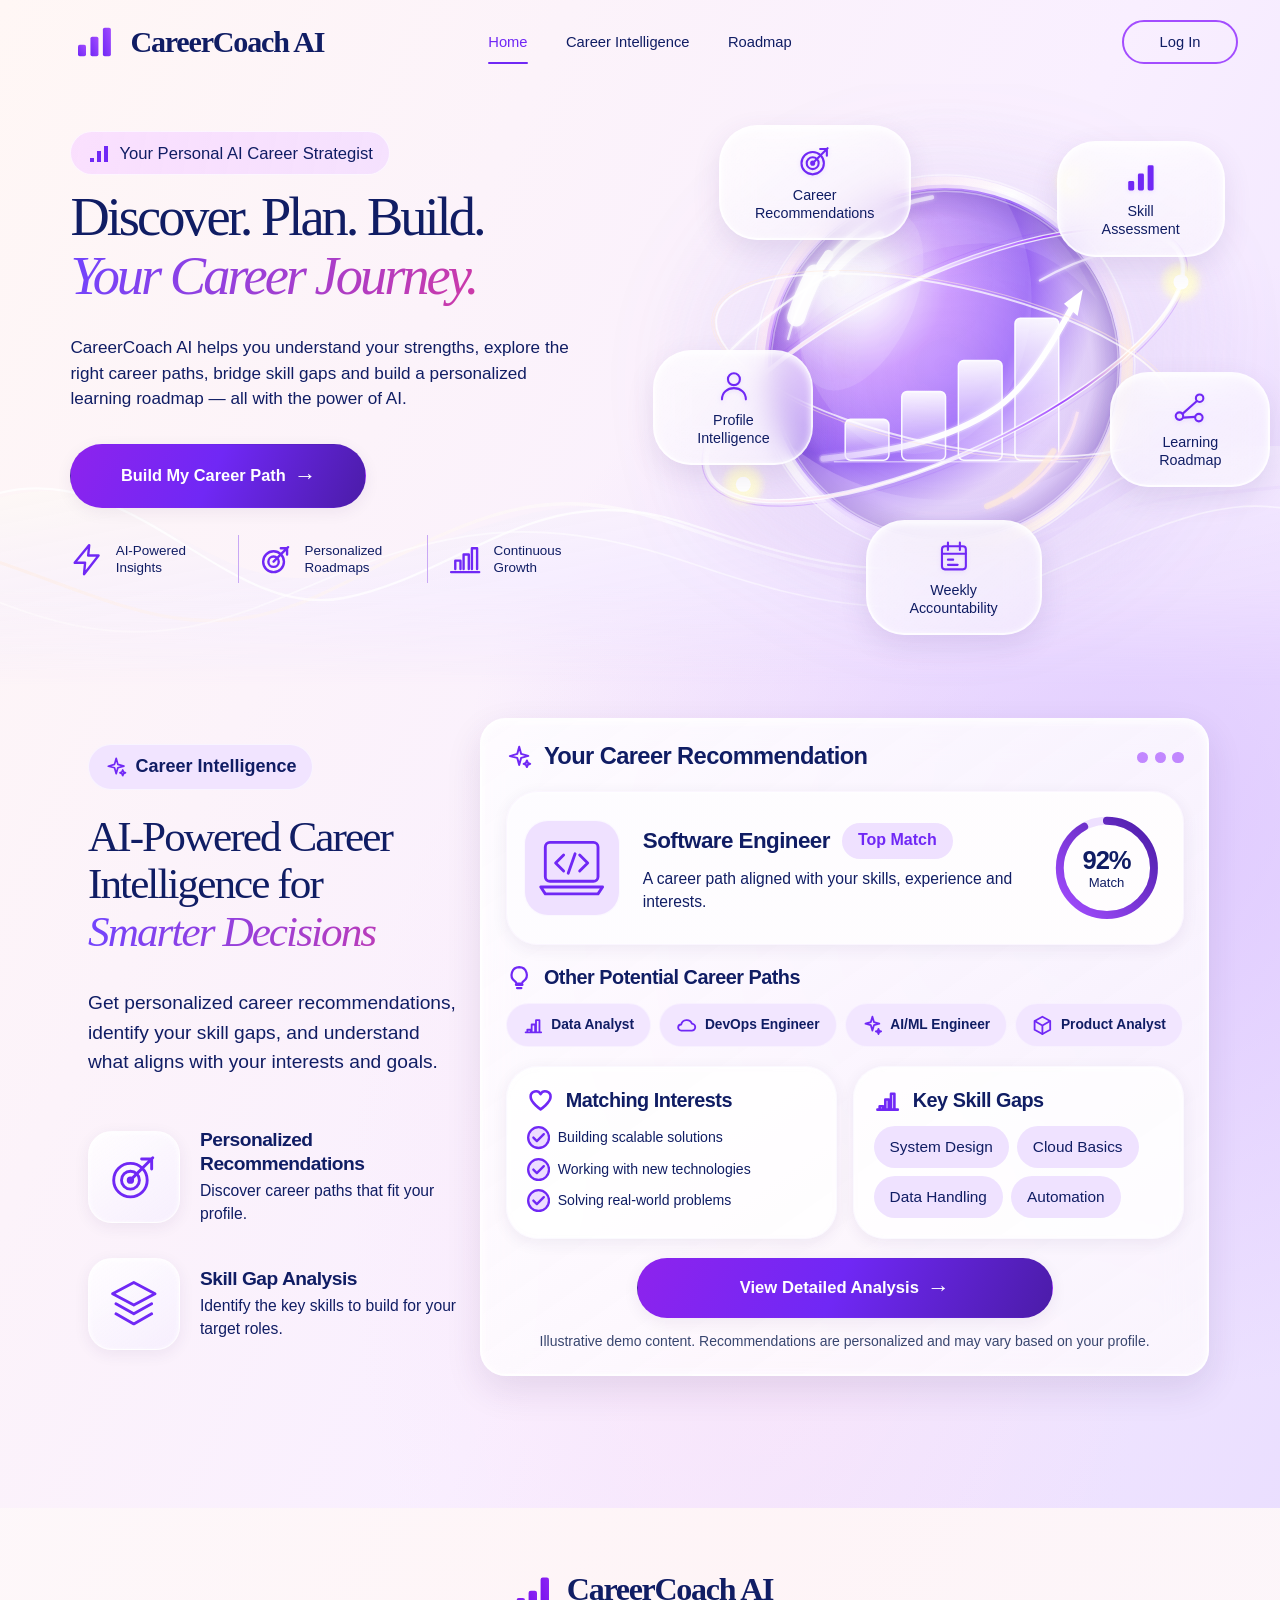
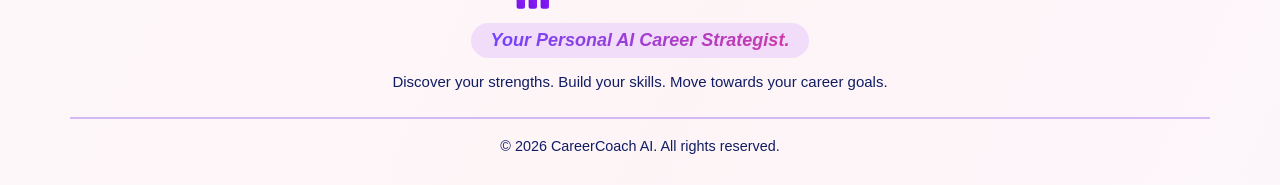
==== commit 12053f7f: "Finalize CareerCoach AI MVP" ====
--- a/frontend/index.html
+++ b/frontend/index.html
@@ -27,12 +27,9 @@
     <a class="brand-lockup" href="#main-content" aria-label="CareerCoach AI home">
       <svg class="brand-mark" viewBox="0 0 54 54" aria-hidden="true">
         <defs><linearGradient id="brand-violet" x1="0" y1="1" x2="1" y2="0"><stop stop-color="var(--color-primary)"/><stop offset="1" stop-color="var(--color-violet-secondary)"/></linearGradient></defs>
-        <path d="M6 43h42" fill="none" stroke="url(#brand-violet)" stroke-linecap="round" stroke-width="3"/>
         <rect x="9" y="30" width="9" height="13" rx="2" fill="url(#brand-violet)"/>
         <rect x="23" y="21" width="9" height="22" rx="2" fill="url(#brand-violet)"/>
         <rect x="37" y="11" width="9" height="32" rx="2" fill="url(#brand-violet)"/>
-        <path d="M5 36C16 34 24 26 31 21c6-4 10-8 15-15" fill="none" stroke="var(--color-blush)" stroke-linecap="round" stroke-width="3.5"/>
-        <path d="m39 7 8-3-1 9" fill="none" stroke="var(--color-blush)" stroke-linecap="round" stroke-linejoin="round" stroke-width="3"/>
       </svg>
       <span class="brand-name">CareerCoach AI</span>
     </a>
@@ -44,20 +41,11 @@
     <nav class="primary-navigation" id="primary-navigation" aria-label="Main navigation">
       <div class="navigation-links">
         <a class="navigation-link is-current" href="#main-content" aria-current="page">Home</a>
-        <a class="navigation-link" href="#career-intelligence">How It Works</a>
-        <details class="navigation-dropdown">
-          <summary class="navigation-link">Features <svg viewBox="0 0 16 16" aria-hidden="true"><path d="m3 6 5 5 5-5"/></svg></summary>
-          <div class="dropdown-menu">
-            <a href="#career-intelligence">Career Intelligence</a>
-            <a href="#skill-assessment">Skill Assessment</a>
-            <a href="#personalized-roadmap">Personalized Roadmap</a>
-            <a href="#weekly-accountability">Weekly Accountability</a>
-          </div>
-        </details>
-        <a class="navigation-link" href="#site-footer">About</a>
+        <a class="navigation-link" href="/pages/career-intelligence.html">Career Intelligence</a>
+        <a class="navigation-link" href="/pages/roadmap.html">Roadmap</a>
       </div>
       <div class="navigation-actions">
-        <a class="login-link" href="/pages/dashboard.html">Log In</a>
+        <a class="login-link" href="/pages/login.html">Log In</a>
       </div>
     </nav>
   </header>
@@ -232,184 +220,17 @@
 
   </section>
 
-  <section class="skill-assessment" id="skill-assessment" aria-labelledby="skill-assessment-title">
-    <div class="skill-assessment-container">
-      <header class="skill-assessment-heading">
-        <p class="skill-assessment-badge">
-          <svg viewBox="0 0 32 32" aria-hidden="true"><rect x="7" y="5" width="18" height="23" rx="2.5"/><path d="M12 5.5V3h8v2.5M11 13h10m-10 5h10m-10 5h6"/><path d="m10 12 1 1 2-2m-3 7 1 1 2-2"/></svg>
-          <span>Skill Assessment</span>
-        </p>
-        <h2 id="skill-assessment-title"><span>Assess Your Skills. Plan</span><em>Your Growth.</em></h2>
-        <p class="skill-assessment-description">Evaluate your current skills, identify key gaps, and get a detailed report to guide your career journey.</p>
-      </header>
-
-      <div class="skill-assessment-cards">
-        <article class="skill-assessment-card">
-          <div class="skill-assessment-icon">
-            <svg viewBox="0 0 80 80" aria-hidden="true"><rect x="18" y="13" width="44" height="57" rx="6"/><path d="M31 13V8h18v5M29 31l4 4 7-8m5 4h9M29 48l4 4 7-8m5 4h9"/></svg>
-          </div>
-          <h3>Knowledge Evaluation</h3>
-          <p>Evaluate your knowledge through AI-generated questions based on your target career.</p>
-        </article>
-
-        <article class="skill-assessment-card">
-          <div class="skill-assessment-icon">
-            <svg viewBox="0 0 80 80" aria-hidden="true"><circle cx="33" cy="32" r="22"/><path d="m49 49 19 19M22 42v-8h7v8m5 0V27h7v15m5 0V21h7v21M20 46h29"/></svg>
-          </div>
-          <h3>Skill Gap Identification</h3>
-          <p>Compare your current proficiency with the skills required for your target role and find the gaps.</p>
-        </article>
-
-        <article class="skill-assessment-card">
-          <div class="skill-assessment-icon">
-            <svg viewBox="0 0 80 80" aria-hidden="true"><path d="M22 10h31l13 13v43a5 5 0 0 1-5 5H22a5 5 0 0 1-5-5V15a5 5 0 0 1 5-5Z"/><path d="M52 10v14h14M27 48v-8h6v8m5 0V32h6v16m5 0V27h6v21M25 55h26m-26 6h20"/><circle cx="58" cy="59" r="11"/><path d="m53 59 3 3 6-7"/></svg>
-          </div>
-          <h3>Detailed Skill Report</h3>
-          <p>View your proficiency levels, strengths, missing skills and improvement priorities.</p>
-        </article>
-      </div>
-
-      <a class="button button-primary skill-assessment-cta" href="pages/skill-assessment.html">Start Skill Assessment <span aria-hidden="true">→</span></a>
-    </div>
-
-  </section>
-
-  <section class="roadmap-section" id="personalized-roadmap" aria-labelledby="roadmap-title">
-    <div class="roadmap-container">
-      <header class="roadmap-heading">
-        <p class="roadmap-badge">
-          <svg viewBox="0 0 32 32" aria-hidden="true"><circle cx="7" cy="16" r="3.5"/><circle cx="24" cy="7" r="3.5"/><circle cx="24" cy="25" r="3.5"/><path d="m10 14 10-5M10 18l10 5"/></svg>
-          <span>Personalized Roadmap</span>
-        </p>
-        <h2 id="roadmap-title"><span>Your Personalized Career Roadmap</span><em>Learn&nbsp;&nbsp; Prepare&nbsp;&nbsp; Interview&nbsp;&nbsp; Succeed</em></h2>
-        <p class="roadmap-description">A structured, week-by-week plan to build your skills, practise interview questions and get job ready.</p>
-      </header>
-
-      <div class="roadmap-cards">
-        <article class="roadmap-card roadmap-learning-card">
-          <header class="roadmap-card-heading">
-            <span class="roadmap-icon" aria-hidden="true"><svg viewBox="0 0 64 64"><path d="M8 13c11-5 20-2 24 3v38c-5-5-14-8-24-3V13Zm48 0c-11-5-20-2-24 3v38c5-5 14-8 24-3V13Z"/></svg></span>
-            <span><h3>Weekly Learning Plan</h3><p>Focused topics aligned with your skill gaps and target role.</p></span>
-          </header>
-          <ul class="roadmap-checklist">
-            <li><svg viewBox="0 0 24 24" aria-hidden="true"><rect x="3" y="3" width="18" height="18" rx="3"/><path d="m7 12 3 3 7-7"/></svg>Topic-wise weekly targets</li>
-            <li><svg viewBox="0 0 24 24" aria-hidden="true"><rect x="3" y="3" width="18" height="18" rx="3"/><path d="m7 12 3 3 7-7"/></svg>Concepts with clear learning goals</li>
-            <li><svg viewBox="0 0 24 24" aria-hidden="true"><rect x="3" y="3" width="18" height="18" rx="3"/><path d="m7 12 3 3 7-7"/></svg>Interview preparation for each topic</li>
-            <li><svg viewBox="0 0 24 24" aria-hidden="true"><rect x="3" y="3" width="18" height="18" rx="3"/><path d="m7 12 3 3 7-7"/></svg>Build confidence for real interviews</li>
-          </ul>
-        </article>
-
-        <article class="roadmap-card roadmap-timeline-card">
-          <header class="roadmap-card-heading">
-            <span class="roadmap-icon" aria-hidden="true"><svg viewBox="0 0 64 64"><rect x="8" y="13" width="48" height="43" rx="5"/><path d="M8 25h48M20 7v12m24-12v12M19 34h7m12 0h7m-26 11h7m12 0h7"/></svg></span>
-            <span><h3>Learning Roadmap</h3><p>A clear, week-by-week journey with defined goals and outcomes.</p></span>
-          </header>
-          <ol class="roadmap-weeks" aria-label="Illustrative sample roadmap weeks">
-            <li><span class="roadmap-week">Week 1:</span><strong>Python Fundamentals</strong><span class="roadmap-status is-complete">Completed</span></li>
-            <li><span class="roadmap-week">Week 2:</span><strong>OOP &amp; Core Concepts</strong><span class="roadmap-status is-progress">In Progress</span></li>
-            <li><span class="roadmap-week">Week 3:</span><strong>Data Structures &amp; Algorithms</strong><span class="roadmap-status">Upcoming</span></li>
-            <li><span class="roadmap-week">Week 4:</span><strong>SQL &amp; Databases</strong><span class="roadmap-status">Upcoming</span></li>
-          </ol>
-          <p class="roadmap-sample-note">Illustrative sample content</p>
-        </article>
-
-        <article class="roadmap-card roadmap-interview-card">
-          <header class="roadmap-card-heading">
-            <span class="roadmap-icon" aria-hidden="true"><svg viewBox="0 0 64 64"><rect x="10" y="8" width="44" height="37" rx="4"/><path d="M5 52h54l-5 6H10l-5-6Z M23 20l-7 7 7 7m18-14 7 7-7 7m-5-14-6 17"/></svg></span>
-            <span><h3>Interview Preparation</h3><p>Practise a wide range of interview questions for the topics you learn.</p></span>
-          </header>
-          <ul class="roadmap-interview-grid">
-            <li><svg viewBox="0 0 32 32" aria-hidden="true"><path d="M3 7c6-3 11-1 13 2v19c-3-3-8-5-13-2V7Zm26 0c-6-3-11-1-13 2v19c3-3 8-5 13-2V7Z"/></svg><span>Conceptual<br>Questions</span></li>
-            <li><svg viewBox="0 0 32 32" aria-hidden="true"><path d="M16 3v5m0 16v5M3 16h5m16 0h5M7 7l4 4m10 10 4 4m0-18-4 4m-10 10-4 4"/><circle cx="16" cy="16" r="8"/></svg><span>Scenario-based<br>Questions</span></li>
-            <li><svg viewBox="0 0 32 32" aria-hidden="true"><circle cx="16" cy="9" r="5"/><circle cx="5" cy="13" r="3"/><circle cx="27" cy="13" r="3"/><path d="M7 28v-4a9 9 0 0 1 18 0v4H7ZM1 27v-3a6 6 0 0 1 4-6m26 9v-3a6 6 0 0 0-4-6"/></svg><span>Behavioral<br>Questions</span></li>
-            <li><svg viewBox="0 0 32 32" aria-hidden="true"><path d="m11 9-7 7 7 7m10-14 7 7-7 7m-3-18-4 22"/></svg><span>Coding Questions<small>(Write &amp; Practise Code)</small></span></li>
-            <li><svg viewBox="0 0 32 32" aria-hidden="true"><circle cx="13" cy="13" r="9"/><path d="m20 20 9 9M9 13h8m-4-4v8"/></svg><span>Code Analysis<small>(Output, Debugging &amp; Error Fix)</small></span></li>
-            <li><svg viewBox="0 0 32 32" aria-hidden="true"><path d="M16 3v4m0 18v4M3 16h4m18 0h4M7 7l3 3m12 12 3 3m0-18-3 3m-12 12-3 3"/><path d="M11 21a8 8 0 1 1 10 0c-2 1-2 3-2 4h-6c0-1 0-3-2-4Zm2 8h6"/></svg><span>Interview Tips<br>&amp; Best Practices</span></li>
-          </ul>
-        </article>
-      </div>
-
-      <a class="button button-primary roadmap-cta" href="pages/roadmap.html">View My Roadmap <span aria-hidden="true">→</span></a>
-    </div>
-  </section>
-
-  <section class="accountability-section" id="weekly-accountability" aria-labelledby="accountability-title">
-    <div class="accountability-container">
-      <header class="accountability-heading">
-        <p class="accountability-badge">
-          <svg viewBox="0 0 32 32" aria-hidden="true"><rect x="5" y="7" width="22" height="21" rx="3"/><path d="M10 3v8m12-8v8M5 13h22"/></svg>
-          <span>Weekly Accountability</span>
-        </p>
-        <h2 id="accountability-title"><span>Stay Consistent. Keep Growing.</span><em>Reflect. Improve. Progress.</em></h2>
-        <p class="accountability-description">Track your weekly progress, reflect on your achievements, and adapt your learning roadmap as your goals and availability evolve.</p>
-      </header>
-
-      <div class="accountability-cards">
-        <article class="accountability-card accountability-progress-card">
-          <header class="accountability-card-heading">
-            <span class="accountability-icon" aria-hidden="true"><svg viewBox="0 0 48 48"><path d="M7 40h35M10 37V25h7v12m5 0V16h7v21m5 0V8h7v29"/></svg></span>
-            <span><h3>Weekly Progress</h3><p>Track completed, partial and missed goals.</p></span>
-          </header>
-          <div class="accountability-progress-content">
-            <div class="accountability-ring" role="meter" aria-label="Illustrative sample weekly progress" aria-valuemin="0" aria-valuemax="100" aria-valuenow="70">
-              <svg viewBox="0 0 180 180" aria-hidden="true">
-                <defs><linearGradient id="accountability-progress-gradient" x1="20" y1="20" x2="160" y2="160" gradientUnits="userSpaceOnUse"><stop stop-color="var(--color-violet-secondary)"/><stop offset="1" stop-color="var(--color-purple-deep)"/></linearGradient></defs>
-                <circle class="accountability-ring-track" cx="90" cy="90" r="76"/>
-                <circle class="accountability-ring-value" cx="90" cy="90" r="76"/>
-              </svg>
-              <span><strong>70%</strong><small>Progress</small></span>
-            </div>
-            <ul class="accountability-stats" aria-label="Illustrative sample goal counts">
-              <li><svg class="stat-goals" viewBox="0 0 28 28" aria-hidden="true"><circle cx="13" cy="15" r="9"/><circle cx="13" cy="15" r="4"/><path d="m13 15 12-12m-6 1h5v5"/></svg><strong>5 Weekly Goals</strong></li>
-              <li><svg class="stat-complete" viewBox="0 0 28 28" aria-hidden="true"><circle cx="14" cy="14" r="12"/><path d="m8 14 4 4 8-9"/></svg><strong>3 Completed</strong></li>
-              <li><svg class="stat-partial" viewBox="0 0 28 28" aria-hidden="true"><circle cx="14" cy="14" r="11"/><path d="M14 3v11h11"/></svg><strong>1 Partially Completed</strong></li>
-              <li><svg class="stat-missed" viewBox="0 0 28 28" aria-hidden="true"><circle cx="14" cy="14" r="11"/><path d="m10 10 8 8m0-8-8 8"/></svg><strong>1 Missed</strong></li>
-            </ul>
-          </div>
-          <p class="accountability-sample-note">Illustrative sample values</p>
-        </article>
-
-        <article class="accountability-card">
-          <header class="accountability-card-heading">
-            <span class="accountability-icon" aria-hidden="true"><svg viewBox="0 0 48 48"><rect x="9" y="8" width="30" height="34" rx="4"/><path d="M18 8V4h12v4M16 18h17m-17 8h17m-17 8h10m-12-16 2 2 3-4m-5 12 2 2 3-4"/></svg></span>
-            <span><h3>Weekly Reflection</h3><p>Share achievements, blockers and availability.</p></span>
-          </header>
-          <ul class="accountability-prompts">
-            <li><svg class="prompt-complete" viewBox="0 0 28 28" aria-hidden="true"><circle cx="14" cy="14" r="12"/><path d="m8 14 4 4 8-9"/></svg><span>What did you complete this week?</span></li>
-            <li><svg class="prompt-pending" viewBox="0 0 28 28" aria-hidden="true"><circle cx="14" cy="14" r="12"/><path d="M8 9h13M8 14h13M8 19h13"/></svg><span>What couldn’t you complete?</span></li>
-            <li><svg class="prompt-feedback" viewBox="0 0 28 28" aria-hidden="true"><path d="M5 7a3 3 0 0 1 3-3h12a3 3 0 0 1 3 3v10a3 3 0 0 1-3 3h-7l-6 4v-5a3 3 0 0 1-2-2V7Z"/><circle cx="11" cy="12" r=".7"/><circle cx="15" cy="12" r=".7"/><circle cx="19" cy="12" r=".7"/></svg><span>What challenges or blockers did you face?</span></li>
-            <li><svg viewBox="0 0 28 28" aria-hidden="true"><rect x="4" y="6" width="20" height="19" rx="3"/><path d="M9 3v7m10-7v7M4 12h20"/></svg><span>How many hours can you dedicate next week?</span></li>
-          </ul>
-        </article>
-
-        <article class="accountability-card">
-          <header class="accountability-card-heading">
-            <span class="accountability-icon" aria-hidden="true"><svg viewBox="0 0 48 48"><path d="m24 5 3.5 12.5L40 21l-12.5 3.5L24 37l-3.5-12.5L8 21l12.5-3.5L24 5Z"/><path d="m38 31 1.8 5.2L45 38l-5.2 1.8L38 45l-1.8-5.2L31 38l5.2-1.8L38 31Z"/></svg></span>
-            <span><h3>AI-Powered Plan Adjustment</h3><p>Get personalized suggestions and review before updating your roadmap.</p></span>
-          </header>
-          <ul class="accountability-prompts">
-            <li><svg viewBox="0 0 28 28" aria-hidden="true"><path d="M22 9a9 9 0 0 0-16-2L4 10m0-6v6h6m-4 9a9 9 0 0 0 16 2l2-3m0 6v-6h-6"/></svg><span>Carry unfinished topics to next week</span></li>
-            <li><svg viewBox="0 0 28 28" aria-hidden="true"><circle cx="13" cy="15" r="9"/><circle cx="13" cy="15" r="4"/><path d="m13 15 12-12m-6 1h5v5"/></svg><span>Adjust weekly learning targets</span></li>
-            <li><svg viewBox="0 0 28 28" aria-hidden="true"><rect x="4" y="6" width="20" height="19" rx="3"/><path d="M9 3v7m10-7v7M4 12h20"/></svg><span>Redistribute topics based on available hours</span></li>
-            <li><svg viewBox="0 0 28 28" aria-hidden="true"><path d="m3 21 7-7 5 4 10-12m-7 0h7v7"/></svg><span>Update the roadmap timeline</span></li>
-          </ul>
-          <p class="accountability-review-note">Review and approve changes before your roadmap is updated.</p>
-        </article>
-      </div>
-
-      <a class="button button-primary accountability-cta" href="pages/accountability.html">Review My Weekly Progress <span aria-hidden="true">→</span></a>
-    </div>
-  </section>
+
+
 
   <footer class="home-footer" id="site-footer" aria-label="CareerCoach AI footer">
     <div class="home-footer-inner">
       <div class="home-footer-brand">
-        <svg class="home-footer-mark" viewBox="0 0 128 128" aria-hidden="true">
-          <path d="m8 45 54-27 58 27-58 28L8 45Z" fill="var(--color-primary)"/>
-          <path d="M26 57v27c0 10 16 20 36 20s36-10 36-20V57L62 75 26 57Z" fill="var(--color-primary)"/>
-          <path d="M111 47v29" fill="none" stroke="var(--color-violet-secondary)" stroke-linecap="round" stroke-width="5"/>
-          <circle cx="111" cy="80" r="5" fill="var(--color-violet-secondary)"/>
-          <path d="M104 13c0 6-10 7-10 12 0-5-10-6-10-12 0-4 3-7 7-7 2 0 3 1 3 3 0-2 2-3 4-3 4 0 6 3 6 7Zm14 21c0 4-7 5-7 9 0-4-7-5-7-9 0-3 2-5 5-5 1 0 2 1 2 2 0-1 1-2 2-2 3 0 5 2 5 5Z" fill="var(--color-primary)"/>
+        <svg class="home-footer-mark" viewBox="0 0 40 36" aria-hidden="true" xmlns="http://www.w3.org/2000/svg">
+          <defs><linearGradient id="home-footer-brand-bars-gradient" x1="0" y1="1" x2="1" y2="0"><stop offset="0" stop-color="#7611eb"/><stop offset="1" stop-color="#8d24f5"/></linearGradient></defs>
+          <rect x="8" y="25" width="7" height="9" rx="1.8" fill="url(#home-footer-brand-bars-gradient)"/>
+          <rect x="18" y="19" width="7" height="15" rx="1.8" fill="url(#home-footer-brand-bars-gradient)"/>
+          <rect x="28" y="8" width="7" height="26" rx="1.8" fill="url(#home-footer-brand-bars-gradient)"/>
         </svg>
         <span>CareerCoach AI</span>
       </div>
--- a/frontend/css/components.css
+++ b/frontend/css/components.css
@@ -2,7 +2,8 @@
 .site-header, .site-footer { padding: var(--space-4) var(--page-gutter); }
 .site-header { border-bottom: var(--border-width) solid var(--glass-border); background: var(--glass-bg); backdrop-filter: blur(var(--glass-blur)); }
 .site-nav { max-width: var(--container-max); min-height: 3rem; margin-inline: auto; display: flex; align-items: center; justify-content: space-between; gap: var(--space-8); }
-.site-brand { color: var(--color-text); font-family: var(--font-display); font-size: var(--text-2xl); font-weight: var(--weight-bold); letter-spacing: var(--tracking-tight); text-decoration: none; white-space: nowrap; }
+.site-brand { display: inline-flex; align-items: center; gap: .45rem; color: var(--color-text); font-family: var(--font-display); font-size: var(--text-2xl); font-weight: var(--weight-bold); letter-spacing: var(--tracking-tight); text-decoration: none; white-space: nowrap; }
+.site-brand-mark { display: block; width: 1.65rem; height: auto; flex: 0 0 auto; }
 .site-links { display: flex; align-items: center; justify-content: flex-end; gap: var(--space-8); flex-wrap: wrap; }
 .site-links a { position: relative; padding-block: var(--space-2); color: var(--color-text); font-size: var(--text-sm); font-weight: var(--weight-medium); text-decoration: none; transition: color var(--transition-fast); }
 .site-links a:hover, .site-links a[aria-current="page"] { color: var(--color-primary); }
